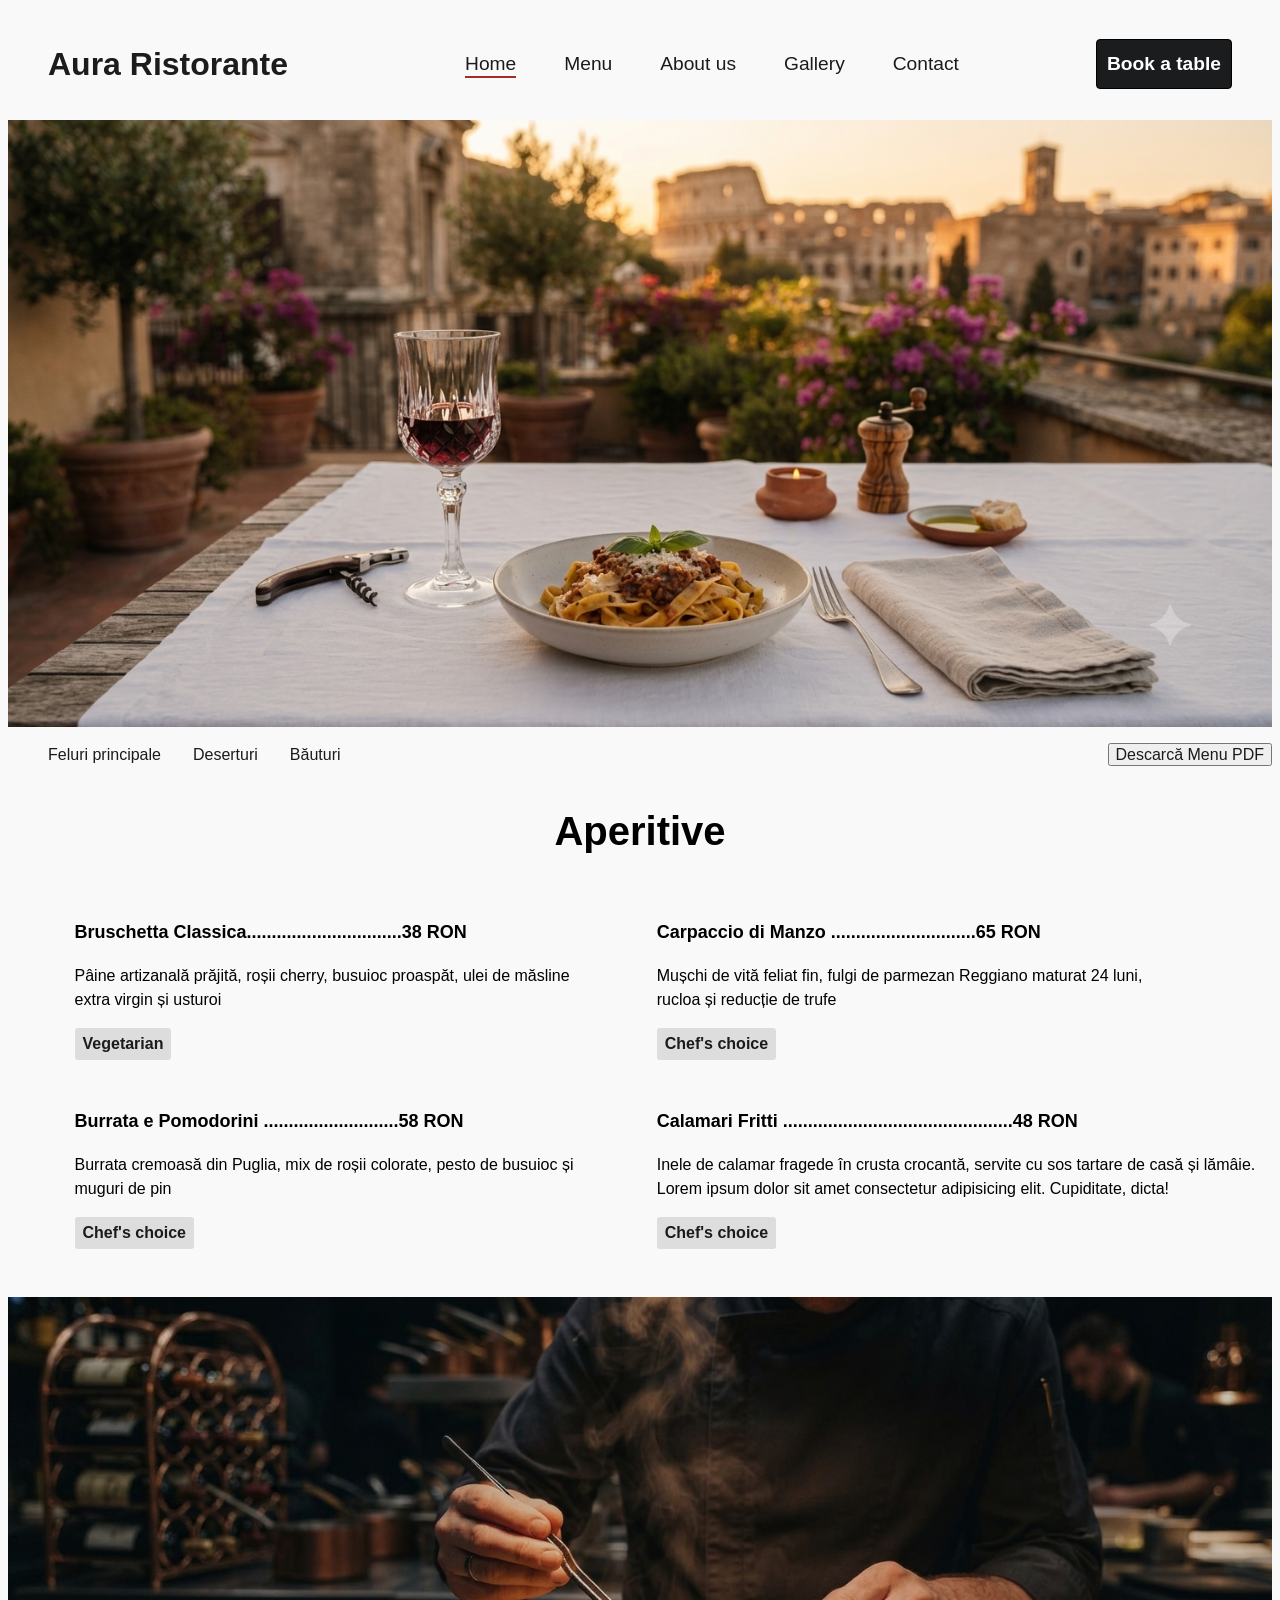
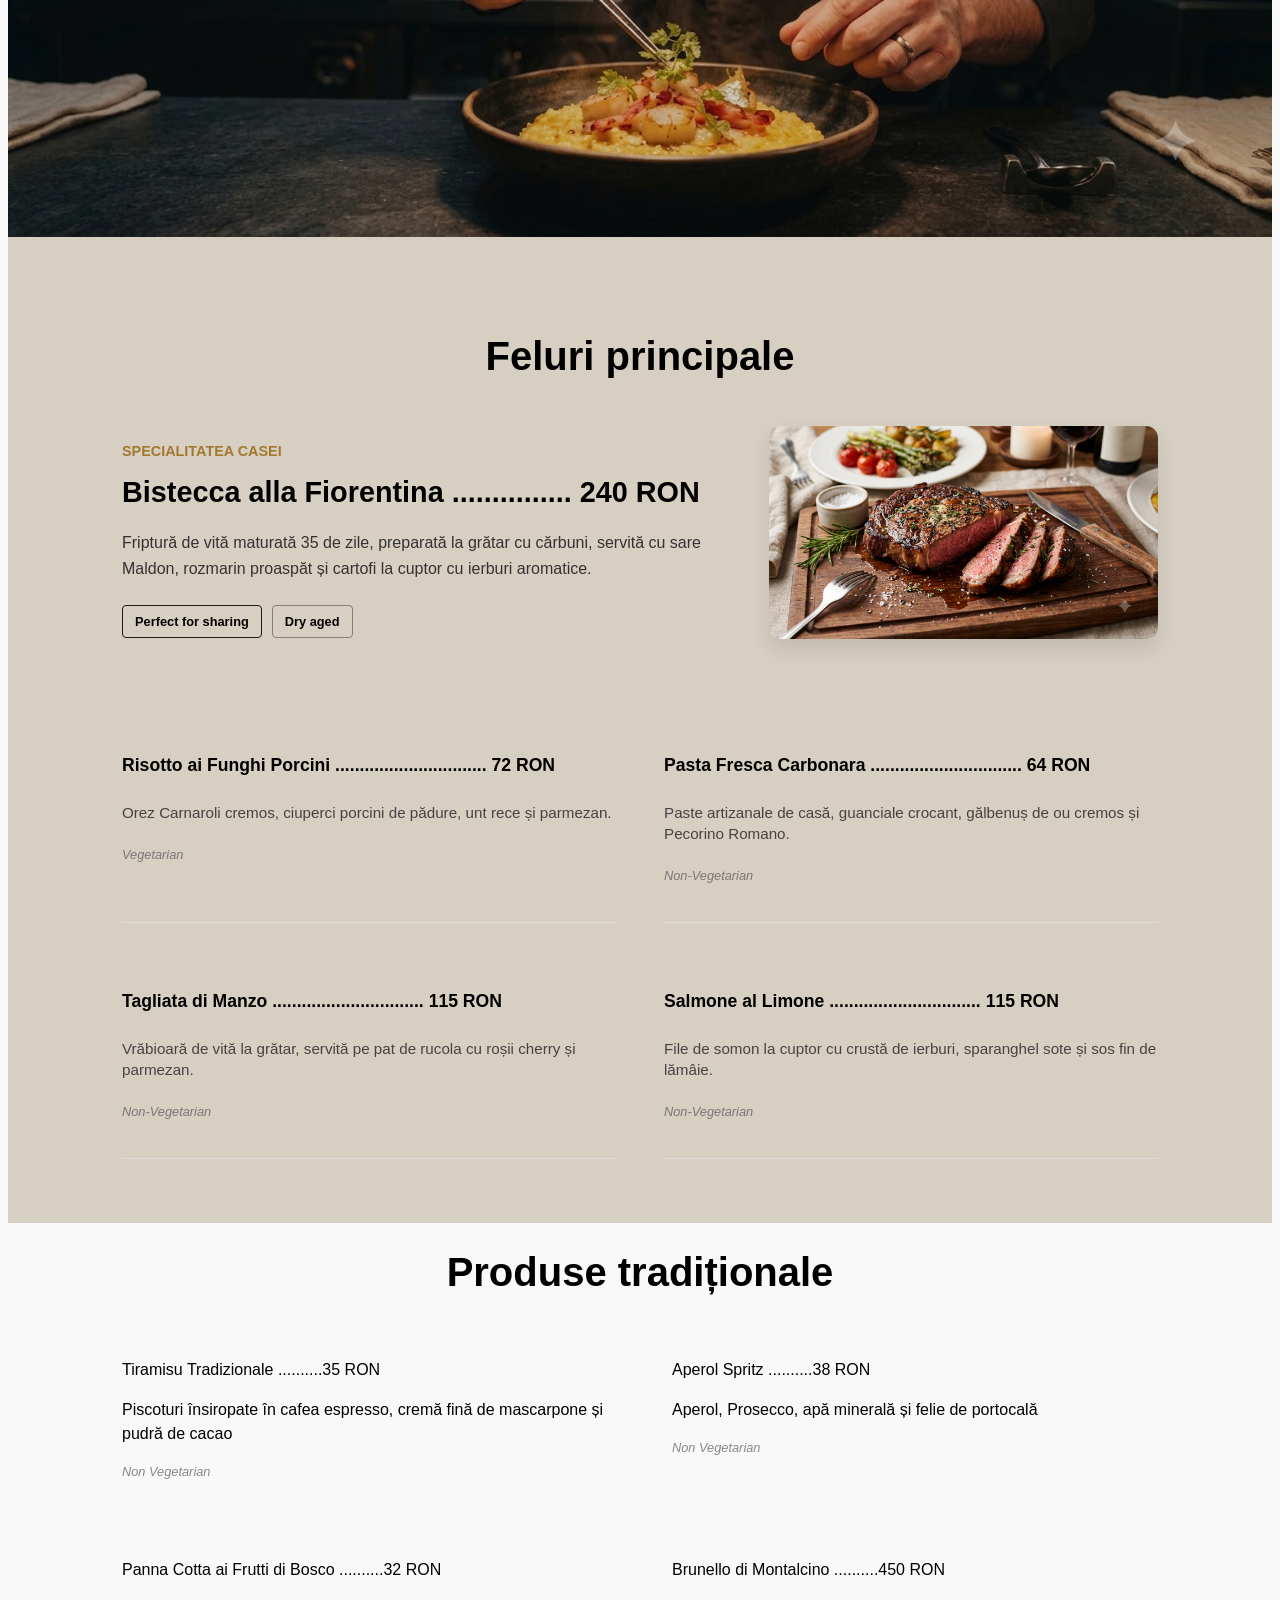
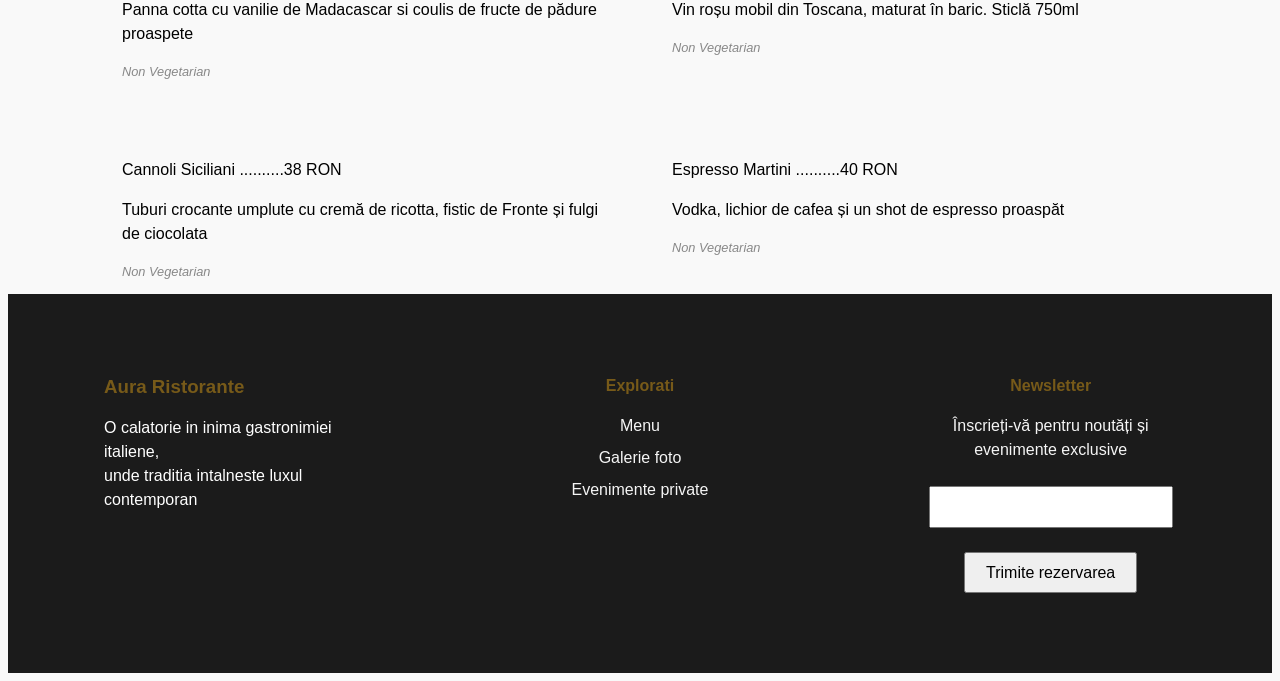
==== proiect-restaurant/menu.html @ 806181e5 "commitul cu numarul 12 - am adaugat media queries pt homepage si menu" ====
<!DOCTYPE html>
<html lang="en">
<head>
    <meta charset="UTF-8">
    <meta name="viewport" content="width=device-width, initial-scale=1.0">
    <title>Menu | Aura Ristorante</title>
    <link rel="stylesheet" href="./main.css">
    <link rel="stylesheet" href="./querries.css">
</head>
<body>
    <div class="main-container">
    <p class="left-menu">
        Aura Ristorante
    </p>
    <div class="center-menu">
        <ul>
            <li>
                <a href="/index.html" class="active">Home</a>
            </li>
            <li>
                <a href="./menu.html">Menu</a>
            </li>
            <li>
                <a href="#bookmark-about-us" >About us</a>
            </li>
            <li>
                <a href="#bookmark-galerie-section">Gallery</a>
            </li>
            <li>
                <a href="#">Contact</a>
            </li>
        </ul>
    </div>
    <a href="#" class="book-btn">Book a table</a>
   </div>

        <!-- --------------------------adauga navbarul --------------------->

    <div class="menu-hero-container">
        <img class="img-hero" src="./resurse/restaurant italia.png" alt="imagine care descrie un restaurant din Italia">
    </div>
    <div class="bookmark-hero-container">
        <ul>
            <li>
                <a href="#">Feluri principale</a>
            </li>
            <li>
                <a href="#">Deserturi</a>
            </li>
            <li>
                <a href="#Băuturi">Băuturi</a>
            </li>
        </ul>
        <button class="menu-pdf"><a href="./Descarcă Menu PDF.pdf">Descarcă Menu PDF</a></button>
    </div>

        <!------------ mancare-section ------------>
        <h1>Aperitive</h1>
        <div class="grid-menu-page">
            <div class="aperitive1">
                <div class="food1">
                <p class="title-aperitive">Bruschetta Classica...............................38 RON</p>
                <p>Pâine artizanală prăjită, roșii cherry, busuioc proaspăt, ulei de măsline <br>
                extra virgin și usturoi</p>
                <p class="aperitive-subtitle">Vegetarian</p>
            </div>

            <div class="food2">
                <p class="title-aperitive">Burrata e Pomodorini ...........................58 RON</p>
                <p>Burrata cremoasă din Puglia, mix de roșii colorate, pesto de busuioc și <br>
                muguri de pin</p>
                <p class="aperitive-subtitle" >Chef's choice</p>
            </div>
            </div>

            <div class="aperitive2">
            <div class="food3">
                <p class="title-aperitive">Carpaccio di Manzo .............................65 RON</p>
                <p>Mușchi de vită feliat fin, fulgi de parmezan Reggiano maturat 24 luni, <br> rucloa și reducție de trufe</p>
                <p  class="aperitive-subtitle">Chef's choice</p>
            </div>
            
            <div class="food4">
                <p class="title-aperitive">Calamari Fritti ..............................................48 RON</p>
                <p>Inele de calamar fragede în crusta crocantă, servite cu sos tartare de casă și lămâie. <br> Lorem ipsum dolor sit amet consectetur adipisicing elit. Cupiditate, dicta!</p>
                <p class="aperitive-subtitle">Chef's choice</p>
            </div>
        </div>
        </div>

        <div class="serveste-masa">
            <img src="./resurse/client serveste mancare.png" alt="client serveste mancare">
        </div>


                <!------------ feluri principale ------------>
<section class="menu-section">
    <h1>Feluri principale</h1>
    
    <!-- Grila care limitează lățimea conținutului și îl centrează -->
    <div class="feluri-principale-grid">
        <!-- Secțiunea Specialitatea Casei -->
        <div class="bistecca-content">
            <p class="bistecca">Specialitatea casei</p>
            <p class="bistecca-title">Bistecca alla Fiorentina ............... 240 RON</p>
            <p class="bistecca-text">Friptură de vită maturată 35 de zile, preparată la grătar cu cărbuni, servită cu sare Maldon, rozmarin proaspăt și cartofi la cuptor cu ierburi aromatice.</p>
            <div class="tags-container">
                <span class="bistecca-tags1">Perfect for sharing</span>
                <span class="bistecca-tags">Dry aged</span>
            </div>
        </div>
        
        <div class="image-bistecca-rig">
            <img src="./resurse/friptura.png" alt="friptură gătită">
        </div>

        <!-- Restul meniului pe două coloane -->
        <div class="restul-randurilor-menu">
            <div class="menu-item">
                <p class="item-title-price">Risotto ai Funghi Porcini ............................... 72 RON</p>
                <p class="item-description">Orez Carnaroli cremos, ciuperci porcini de pădure, unt rece și parmezan.</p>
                <p class="title-veg">Vegetarian</p>
            </div>

            <div class="menu-item">
                <p class="item-title-price">Pasta Fresca Carbonara ............................... 64 RON</p>
                <p class="item-description">Paste artizanale de casă, guanciale crocant, gălbenuș de ou cremos și Pecorino Romano.</p>
                <p class="title-veg">Non-Vegetarian</p>
            </div>

            <div class="menu-item">
                <p class="item-title-price">Tagliata di Manzo ............................... 115 RON</p>
                <p class="item-description">Vrăbioară de vită la grătar, servită pe pat de rucola cu roșii cherry și parmezan.</p>
                <p class="title-veg">Non-Vegetarian</p>
            </div>

            <div class="menu-item">
                <p class="item-title-price">Salmone al Limone ............................... 115 RON</p>
                <p class="item-description">File de somon la cuptor cu crustă de ierburi, sparanghel sote și sos fin de lămâie.</p>
                <p class="title-veg">Non-Vegetarian</p>
            </div>
        </div>
    </div>
</section>
            


                <!------------ deserturi si bauturi section ------------>

                <h1>Produse tradiționale</h1>
        <div class="grid-deserturi-baturi">
            <div class="desert1">
                <p>Tiramisu Tradizionale ..........35 RON</p>
                <p>Piscoturi însiropate în cafea espresso, cremă fină de mascarpone și <br>
                pudră de cacao</p>
                <p class="non-veg">Non Vegetarian</p>
            </div>

            <div class="desert2">
                <p>Aperol Spritz ..........38 RON</p>
                <p>Aperol, Prosecco, apă minerală și felie de portocală</p>
                <p class="non-veg">Non Vegetarian</p>
            </div>

             <div class="desert3">
                <p>Panna Cotta ai Frutti di Bosco ..........32 RON</p>
                <p>Panna cotta cu vanilie de Madacascar si coulis de fructe de pădure <br> proaspete</p>
                <p class="non-veg">Non Vegetarian</p>
            </div>

             <div class="desert4">
                <p>Brunello di Montalcino ..........450 RON</p>
                <p>Vin roșu mobil din Toscana, maturat în baric. Sticlă 750ml</p>
                <p class="non-veg">Non Vegetarian</p>
            </div>

              <div class="desert5">
                <p>Cannoli Siciliani ..........38 RON</p>
                <p>Tuburi crocante umplute cu cremă de ricotta, fistic de Fronte și fulgi <br>
                de ciocolata</p>
                <p class="non-veg">Non Vegetarian</p>
            </div>

            <div class="desert6">
                <p>Espresso Martini ..........40 RON</p>
                <p>Vodka, lichior de cafea și un shot de espresso proaspăt</p>
                <p class="non-veg">Non Vegetarian</p>
            </div>

        </div>

        <!-- --------------------------adauga footer --------------------->

        
    <div class="grid-footer">
        <div class="aura-ristorante">
            <h3>Aura Ristorante</h3>
            <p class="aura-ristorante-content">O calatorie in inima gastronimiei italiene,<br> unde traditia intalneste luxul <br> contemporan</p>
        </div>
    
    <div class="center-footer-menu">
        <p class="footer-menu">Explorati</p>
        <ul>
            <li>
                <a href="#">
                    Menu
                </a>
            </li>
            <li>
                <a href="#">Galerie foto</a>
            </li>
            <li>
                <a href="#">Evenimente private</a>
            </li>
        </ul>
    </div>

    <div class="right-newsletter">
         <p class="footer-menu">Newsletter</p>
         <p class="content-newsletter">
            Înscrieți-vă pentru noutăți 
            și evenimente exclusive
        <input type="text">
        <button class="newsletter">Trimite rezervarea</button>
         </p>
    </div>


    </div>
</body>
</html>
---- proiect-restaurant/main.css ----
/* RESETS */

*,
*::before,
*::after {
  box-sizing: border-box;
}

html {
  -moz-text-size-adjust: none;
  -webkit-text-size-adjust: none;
  text-size-adjust: none;
}



ul[role='list'],
ol[role='list'] {
  list-style: none;
}

body {
  min-height: 100dvh;
  line-height: 1.5;
  background-color: #F9F9F9;
  font-family: 'Inter', sans-serif;
}

h1, h2, h3, h4,
button, input, label {
  line-height: 1.1;
}

h1, h2,
h3, h4 {
  text-wrap: balance;
}

/* a:not([class]) {
  text-decoration-skip-ink: auto;
  color: currentColor;
} */

img,
picture {
  max-width: 100%;
  display: block;
}

input, button,
textarea, select {
  font-family: inherit;
  font-size: inherit;
}

textarea:not([rows]) {
  min-height: 10em;
}

:target {
  scroll-margin-block: 5ex;
}

ul {
  list-style-type: none;
}

a {
  text-decoration: none;
}


/* top navbar menu */
.main-container {
    display: flex;
    justify-content: space-between;
    align-items: center;
    padding-left:40px;
    padding-right: 40px ;
}

.center-menu {
    display: flex;
    justify-content: space-between;
    align-items: center;
    
}

.center-menu ul {
    display: flex;
    justify-content: center;
    align-items: center;
    gap: 3rem;
    font-size: 1.2rem;
}

.center-menu ul li a {
    position: relative;
    padding-bottom: 4px; 
}

.center-menu ul li a.active::after {
    content: "";
    position: absolute;
    width: 100%;
    left: 0;
    bottom: 0;
    height: 2px;
    background-color: brown;
}

ul li a:active {
    color: rebeccapurple;
}

.left-menu {
    font-size: 2rem;
    font-weight: 700;
    color: #1b1c1d;;
}

.book-btn {
    color:#1b1c1d;
    font-weight: 700;
    font-size: 1.2rem;
    border: 1px solid black;
    background-color: #1b1c1d;
    color:white;
    padding: 10px;
    border-radius: 4px;
}

/* hero section */

.hero-section-container {
    position: relative;
    width: 100%;
}

.hero-section-container img {
    width: 100%;
    aspect-ratio: 16 / 9;
    object-fit: cover;
}

.hero-text-block {
    position: absolute;
    left: 60px;
    bottom: 60px;
    display: flex;
    flex-direction: column;
    align-items: flex-start;
    
}
.hero-text-block p {
    margin: 0;
    top:0
  }
.restaurant-name {
    color: white;
    font-size: 3rem;
    font-weight: bolder;
    backdrop-filter: blur(5px);
    padding: 5px;
    border-radius: 5px;
}

.text-umplutura {
    color: white;
    font-weight: bolder;
    backdrop-filter: blur(5px);
    padding: 5px;
    border-radius: 5px;
}

.book-btn-hero {
    background-color: white;
    color: #1b1c1d;
    padding: 10px;
    font-weight: bold;
    border-radius: 5px;
}


.about-us-section {
  display: grid;
  grid-template-columns: 1fr 1fr; 
  align-items: stretch; 
  max-width: 1400px;
  margin: 0 auto;
  padding: 6rem 40px;
  gap: 4rem;

}

.left-content {
  display: flex;
  flex-direction: column;
  justify-content: center;
  align-items: flex-start; 
  text-align: left;
}

.right-photo {
  width: 100%;
  height: 100%;
}

.right-photo img {
  width: 100%;
  height: 100%;
  object-fit: cover;
  border-radius: 8px; 
}

.subtitle {
  color: #775A19;
  font-size: 0.75rem;
}

.title {
  font-size: 2.5rem;
  font-weight: bold;
  margin-bottom: 0;
  margin-top: 0; 
}

.text {
  color: #444748;
  font-size: 1.5rem;
  line-height: 1.75rem;
}

.tradition, .quality, .elegance {
  display: inline;
  margin-right: 10px;
  font-weight: bold;
  font-size: 1.2rem;
}


.main-container-galerie {
    display: grid;
    grid-template-columns: 600px 600px;
    justify-content: center;
    gap:1.2rem;
}

.right-image {
    display: grid;
    grid-template-rows: 300px 545px ;
}

.imagini-jos {
    display: grid;
    grid-template-columns: 300px 300px;
    gap: 1.2rem;
    margin-top: 1.2rem;
}

img {
    display: block;
    width: 100%;
    height: 100%;
    object-fit: cover;
}

.text-galerie {
  display: flex;
  flex-direction: column;
  justify-content: center;
  align-items: center;
}
.subtitle-galerie {
  /* display: block; */
  color: #775A19;
  font-size: 0.75rem;
  text-align: center;
}

.title-galerie {
  /* display: block; */
  color: #1b1b1b;
  font-size: 2.75rem;
  text-align: center;
}
.title-galerie, .text-galerie {
  margin: 0;
}

.galerie-section-container {
  width: 100%;
  height: 100%;
  padding: 40px 120px;
  background-color: #F5F3F3;
  margin: 0 auto; 
}

/* testimoniale section */
.testimonials {
    width: 100%;        
    background-color: white;
    margin-top: 3rem;
    height: 350px;
    
}

.quote-number {
    font-weight: bold;
    font-size: 34px;
    color: #a3782f;
    margin-bottom: 30px;
    text-align: center;
    padding: 20px;
}

.quote-text {
    font-style: italic;
    font-size: 26px;
    line-height: 1.5;
    color: #1c1c1c;
    max-width: 700px;
    margin: 0 auto 30px;
}

.quote-author {
    font-family: Arial, sans-serif;
    font-size: 12px;
    letter-spacing: 1px;
    text-transform: uppercase;
    color: #444;
    text-align: center;
}

.quote-author .name {
    color: #2f5d9e;
}

.quote-author .role {
    color: #a3782f;
}

.nav-buttons {
    margin-top: 45px;
    display: flex;
    justify-content: center;
    gap: 15px;
}

.nav-buttons button {
    width: 40px;
    height: 40px;
    border-radius: 50%;
    border: 1px solid #c9beac;
    background: transparent;
    color: #a3782f;
    font-size: 16px;
    cursor: pointer;
    display: flex;
    align-items: center;
    justify-content: center;
    transition: 0.2s;
}

.nav-buttons button:hover {
    background: #a3782f;
    color: #fff;
}


/****** adresa section *****/

.container-grid-adresa {
  display: grid;
  grid-template-columns: 1fr 1fr;
  /* border: 1px solid black; */
  margin: 0 auto;
  padding-top: 3rem;
  padding-bottom: 3rem;
}

.left-adresa {
  display: grid;
  justify-items: center;
  /* align-items:flex-start; */
}
.adresa {
  font-size: 2rem;
  font-weight: bold;
}

.imagine-dreapta-adresa img {
  width: 40rem;
  height: 25rem;
  object-fit: cover;
  display: block;
}


/***** footer section 
*****/

.grid-footer{
  display: grid;
  grid-template-columns: repeat(3, 1fr);
  gap: 10rem;
  padding: 4rem 6rem;
  background-color: #1b1b1b;
}


.center-footer-menu {
    display: flex;
    flex-direction: column;
    align-items: center; 
    text-align: center; 
}

.center-footer-menu ul {
    display: flex;
    flex-direction: column;
    align-items: center; 
    padding: 0;         
    margin: 0;
    gap: 0.5rem;        
}
.center-footer-menu a {
  color: whitesmoke
}

.content-newsletter {
  color: whitesmoke;
}

.footer-menu {
  color: #775A19;
  font-weight: bold;
}

.content-newsletter, .footer-menu {
   display: flex;
    flex-direction: column;
    align-items: center; 
    text-align: center;
    gap: 1.5rem;         
}
 input {
padding: 10px 20px;
}

.newsletter {
  padding: 10px 20px;;
}

.aura-ristorante-content {
  color: white;
}

h3 {
 color:#775A19;
}


/******************** menu page CSS ********************/


.menu-hero-container {
    width: 100%;
}

.img-hero{
    width: 100%;
  height: auto;
  display: block;
  object-fit: cover; 
}

.bookmark-hero-container {
    display: flex;
    justify-content: flex-start;
    align-items: center;
}

a {
    text-decoration: none;
    color: #1b1b1b;
}

ul {
    list-style-type: none;
    display: flex;
    justify-content: flex-start;
    align-items: center;
    gap: 2rem;
}

.menu-pdf  {
      margin-left: auto;
}

.grid-menu-page {
    display: grid;
    grid-template-columns: 1fr 1fr;
    align-items: center;
    justify-items: center;
    /* gap: 3rem; */
}

.grid-menu-page > p {
    grid-column: 1 / -1;
}

.aperitive-section {
    font-size: 2rem;
    font-weight: 800;
}

.title-aperitive {
    font-size: 18px;
    font-weight: 900;
}

.aperitive-subtitle {
    /* border: 1px solid red; */
    width: fit-content;
    padding: 4px 8px;
    border-radius: 3px;
    color:#1b1b1b;
    background-color: rgba(128, 128, 128, 0.24);
    font-weight: 700;
}

.food1, .food2, .food3, .food4 {
   margin-bottom: 3rem;
}


/* feluri principale */


.menu-section {
  background-color: #c9beacb4;
  width: 100%;
  padding: 4rem 0;
}

h1 {
  text-align: center;
  margin-bottom: 3rem;
  font-size: 2.5rem;
}


.feluri-principale-grid {
  display: grid;
  grid-template-columns: 1.2fr 0.8fr; 
  gap: 4rem;
  max-width: 1100px; 
  margin: 0 auto; 
  padding: 0 2rem;
  align-items: center;
}

.bistecca-content .bistecca {
  color: #a3782f;
  font-weight: bold;
  text-transform: uppercase;
  font-size: 0.9rem;
  margin-bottom: 0.5rem;
}

.bistecca-title {
  font-size: 1.8rem;
  font-weight: 800;
  margin: 0.5rem 0;
}

.bistecca-text {
  line-height: 1.6;
  color: #333;
  margin-bottom: 1.5rem;
}

.tags-container {
  display: flex;
  gap: 10px;
}

.bistecca-tags, .bistecca-tags1 {
  padding: 6px 12px;
  border-radius: 4px;
  font-size: 0.8rem;
  font-weight: bold;
}

.bistecca-tags { border: 1px solid #1b1b1b71; }
.bistecca-tags1 { border: 1px solid #1b1b1b; }

.image-bistecca-rig img {
  width: 100%;
  height: auto;
  border-radius: 12px;
  box-shadow: 0 10px 20px rgba(0,0,0,0.1);
}

/* Grila de jos pentru restul produselor */
.restul-randurilor-menu {
  grid-column: 1 / -1;
  display: grid;
  grid-template-columns: 1fr 1fr;
  gap: 3rem;
  margin-top: 2rem;
}

.menu-item {
  display: flex;
  flex-direction: column;
}

.item-title-price {
  font-weight: bold;
  font-size: 1.1rem;
  margin-bottom: 0.5rem;
}

.item-description {
  font-size: 0.95rem;
  color: #444;
  line-height: 1.4;
}

.title-veg {
  font-style: italic;
  font-size: 0.8rem;
  color: #777;
  margin-top: 0.4rem;
}

/* produse traditionale */

.traditional-section {
    padding: 4rem 0;
    width: 100%;
}

.traditional-section h1 {
    text-align: center;
    margin-bottom: 3rem;
    font-size: 2.2rem;
    color: #1b1b1b;
}

.grid-deserturi-baturi {
    display: grid;
    grid-template-columns: 1fr 1fr; /* Două coloane egale */
    gap: 3rem 4rem; /* Spațiu între rânduri și coloane */
    max-width: 1100px;
    margin: 0 auto;
    padding: 0 2rem;
}

.menu-item {
    display: flex;
    flex-direction: column;
    border-bottom: 1px solid #ddd; /* Linie subtilă de separare */
    padding-bottom: 1.5rem;
}

.item-header {
    display: flex;
    justify-content: space-between;
    font-weight: bold;
    font-size: 1.2rem;
    margin: 0 0 0.5rem 0;
}

.price {
    color: #a3782f;
}

.item-desc {
    font-size: 0.95rem;
    color: #555;
    line-height: 1.5;
    margin: 0 0 0.5rem 0;
}

.non-veg {
    font-style: italic;
    font-size: 0.8rem;
    color: #888;
}
---- proiect-restaurant/querries.css ----
/* RESETS */

*,
*::before,
*::after {
  box-sizing: border-box;
}

html {
  -moz-text-size-adjust: none;
  -webkit-text-size-adjust: none;
  text-size-adjust: none;
}



ul[role='list'],
ol[role='list'] {
  list-style: none;
}

body {
  min-height: 100dvh;
  line-height: 1.5;
  background-color: #F9F9F9;
  font-family: 'Inter', sans-serif;
}

h1, h2, h3, h4,
button, input, label {
  line-height: 1.1;
}

h1, h2,
h3, h4 {
  text-wrap: balance;
}

/* a:not([class]) {
  text-decoration-skip-ink: auto;
  color: currentColor;
} */

img,
picture {
  max-width: 100%;
  display: block;
}

input, button,
textarea, select {
  font-family: inherit;
  font-size: inherit;
}

textarea:not([rows]) {
  min-height: 10em;
}

:target {
  scroll-margin-block: 5ex;
}

ul {
  list-style-type: none;
}

a {
  text-decoration: none;
}

/********* responsive design ********/

@media (max-width: 1269px) {
.center-menu ul {
    display: flex;
    justify-content: center;
    align-items: center;
    gap: 1rem;
    font-size: 1rem;
}

.main-container {
    padding-left:30px;
    padding-right: 30px ;
}
.left-menu {
    font-size: 1.3rem;
    font-weight: 500;
}

.book-btn {
    font-weight: 700;
    font-size: 1rem;
    border: 1px solid black;
    background-color: #1b1c1d;
    color:white;
    padding: 7px;
}
.hero-section-container img {
    width: 100%;
    aspect-ratio: 16 / 9;
    object-fit: cover;
}
.hero-text-block {
      bottom: 40px;
      left: 30px;
    }
    .restaurant-name {
      font-size: 1.5rem;
    }

   .galerie-section-container {
        padding: 40px 24px;
    }

    .main-container-galerie {
        grid-template-columns: 1fr 1fr;
        max-width: 600px;
        margin: 0 auto;
        gap:1rem;
    }

    .right-image {
        grid-template-rows: 250px 400px;
    }

    .imagini-jos {
        grid-template-columns: 1fr 1fr;
        gap: 1rem;
        margin-top: 1rem;
    }

    .title-galerie {
        font-size: 2rem;
    }

    
}

/* MEDIA QUERIES - */


@media (max-width: 1024px) {
    .center-menu ul {
        gap: 1.5rem;
        font-size: 1rem;
    }

    .main-container-galerie {
        grid-template-columns: 1fr 1fr;
        padding: 0 20px;
    }

    .right-image {
        grid-template-rows: auto auto;
    }

    .imagini-jos {
        grid-template-columns: 1fr 1fr;
    }

    .galerie-section-container {
        padding: 40px 40px;
    }
}
@media (max-width: 768px) {
  
    .main-container {
        flex-direction: column;
        padding: 1.5rem;
        gap: 1.5rem;
        text-align: center;
    }

    .center-menu ul {
        flex-direction: row; 
        flex-wrap: wrap;
        justify-content: center;
        gap: 1.2rem;
        padding: 0;
    }

    .center-menu ul li a {
        font-size: 1.1rem;
    }


    .hero-text-block {
        left: 5%;
        bottom: 10%;
        width: 90%;
        align-items: center;
        text-align: center;
    }

    .restaurant-name {
        font-size: 2.2rem;
        line-height: 1.2;
    }

    .text-umplutura {
        font-size: 1rem;
        margin-bottom: 1rem;
    }

    
    .about-us-section {
        grid-template-columns: 1fr;
        padding: 4rem 1.5rem;
        gap: 3rem;
    }

    .left-content {
        align-items: center;
        text-align: center;
    }

    .right-photo {
        order: -1; 
        height: auto;
        max-height: 400px;
    }

    .title {
        font-size: 2.2rem;
    }

    .text {
        font-size: 1.2rem;
        line-height: 1.6;
    }

   
    .galerie-section-container {
        padding: 3rem 1.5rem;
    }

    .main-container-galerie {
        grid-template-columns: 1fr;
        gap: 1.5rem;
    }

    .right-image {
        grid-template-rows: auto;
        gap: 1.5rem;
    }

    .imagini-jos {
        grid-template-columns: 1fr 1fr;
        gap: 1rem;
        margin-top: 0;
    }

    
    .container-grid-adresa {
        grid-template-columns: 1fr;
        padding: 0;
        gap: 0;
    }

    .left-adresa {
        padding: 3rem 1.5rem;
        text-align: center;
    }

    .imagine-dreapta-adresa {
        height: 300px;
    }

  
    .grid-footer {
        grid-template-columns: 1fr;
        gap: 3rem;
        padding: 3rem 1.5rem;
        text-align: center;
    }

    .center-footer-menu ul {
        padding: 0;
    }
}


@media (max-width: 480px) {
    .left-menu {
        font-size: 1.8rem;
    }

    .center-menu ul {
        gap: 0.8rem;
    }

    .center-menu ul li a {
        font-size: 0.95rem;
    }

    .book-btn {
        width: 100%;
        text-align: center;
    }

    .restaurant-name {
        font-size: 1.8rem;
    }

    .title {
        font-size: 1.8rem;
    }

    .text {
        font-size: 1.1rem;
    }

    .imagini-jos {
        grid-template-columns: 1fr; 

    .quote-text {
        font-size: 1.1rem;
        line-height: 1.5;
    }

    .quote-number {
        font-size: 2rem;
    }

    .right-newsletter input {
        width: 100%;
        margin-bottom: 1rem;
    }
    
    .newsletter {
        width: 100%;
    }
}
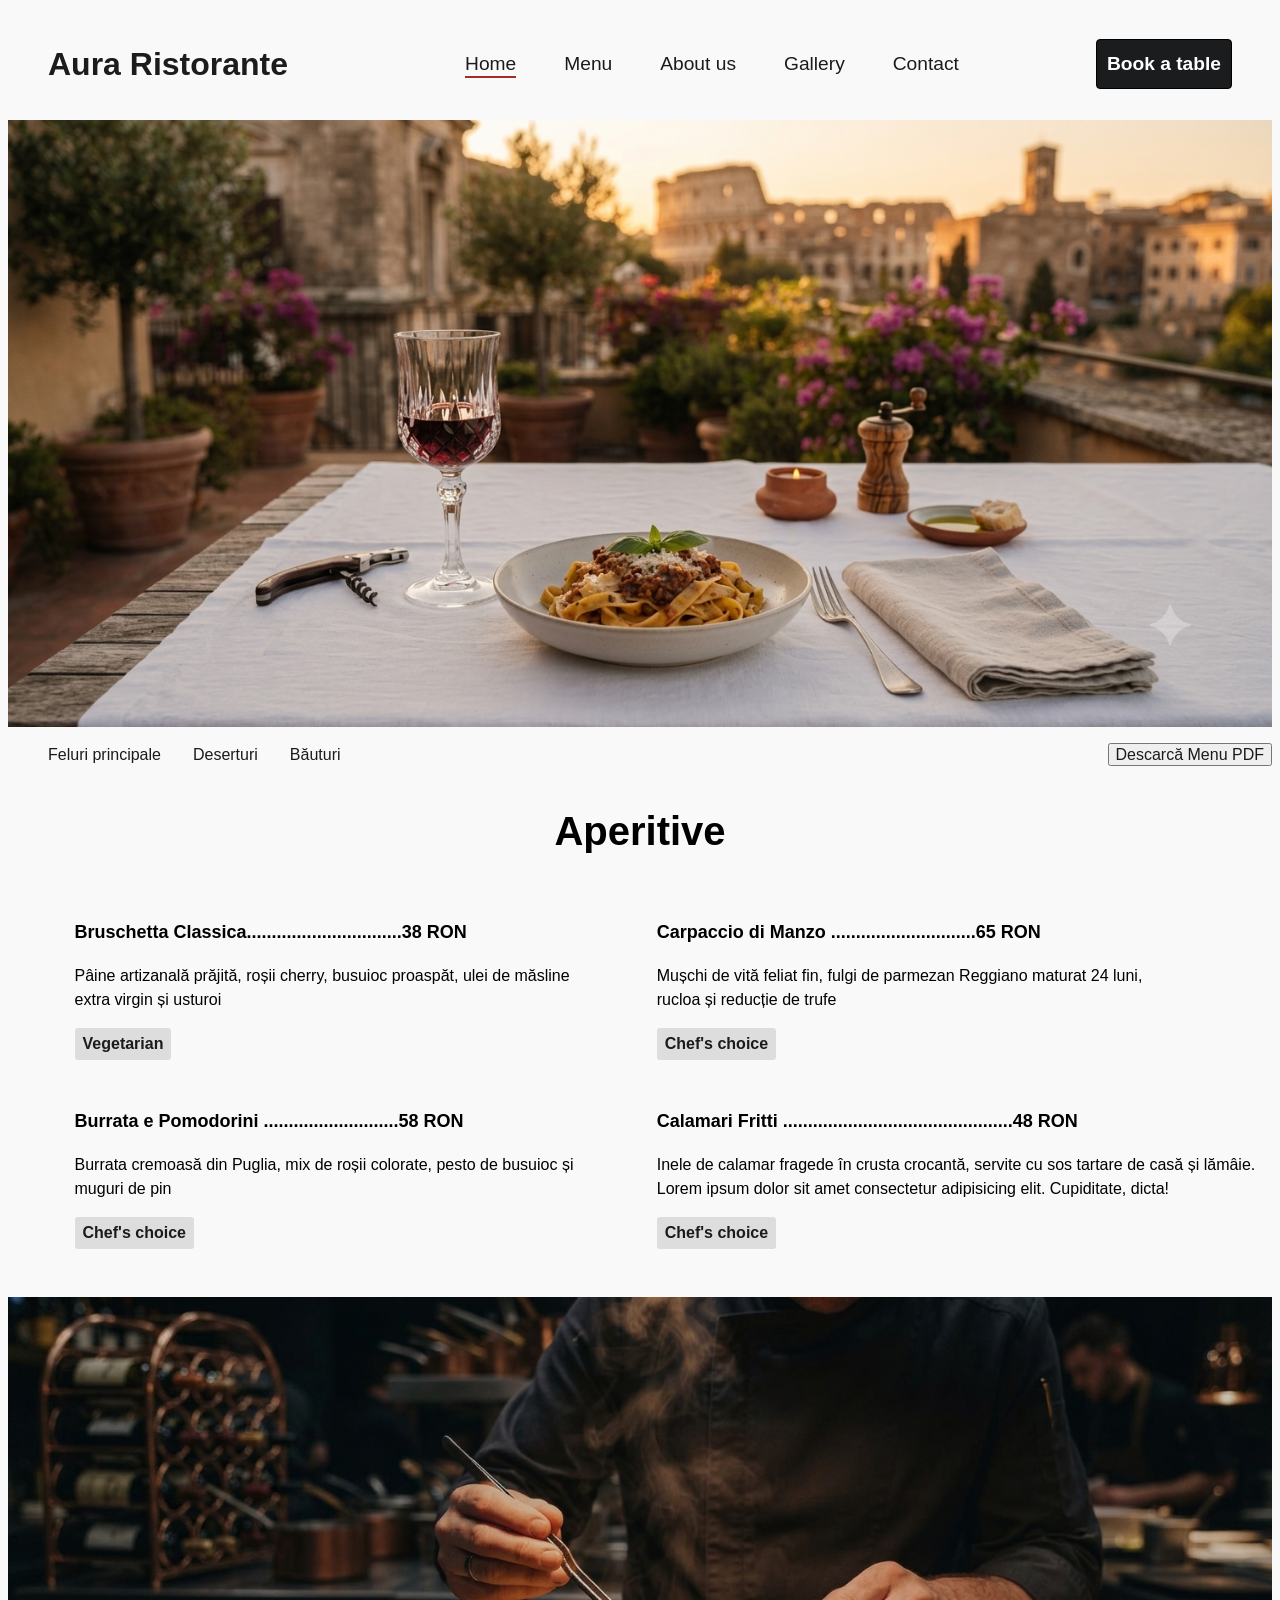
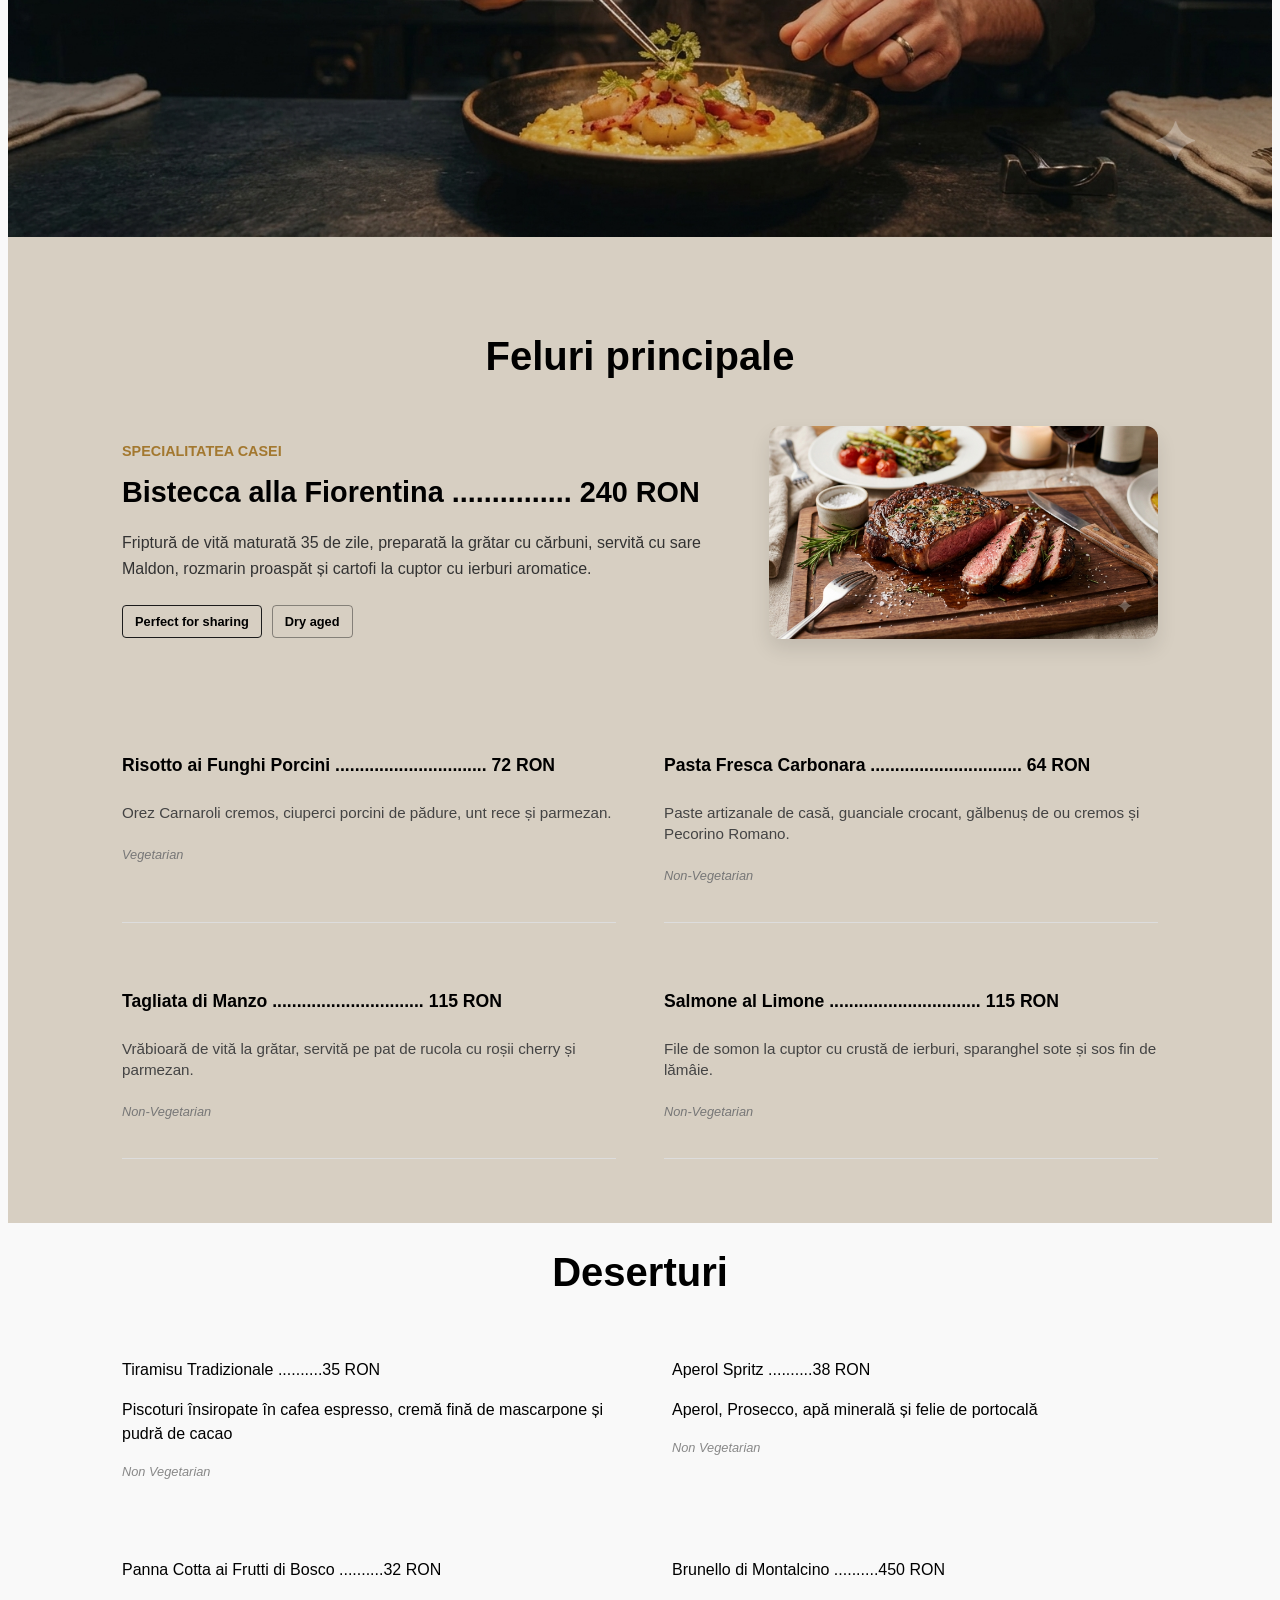
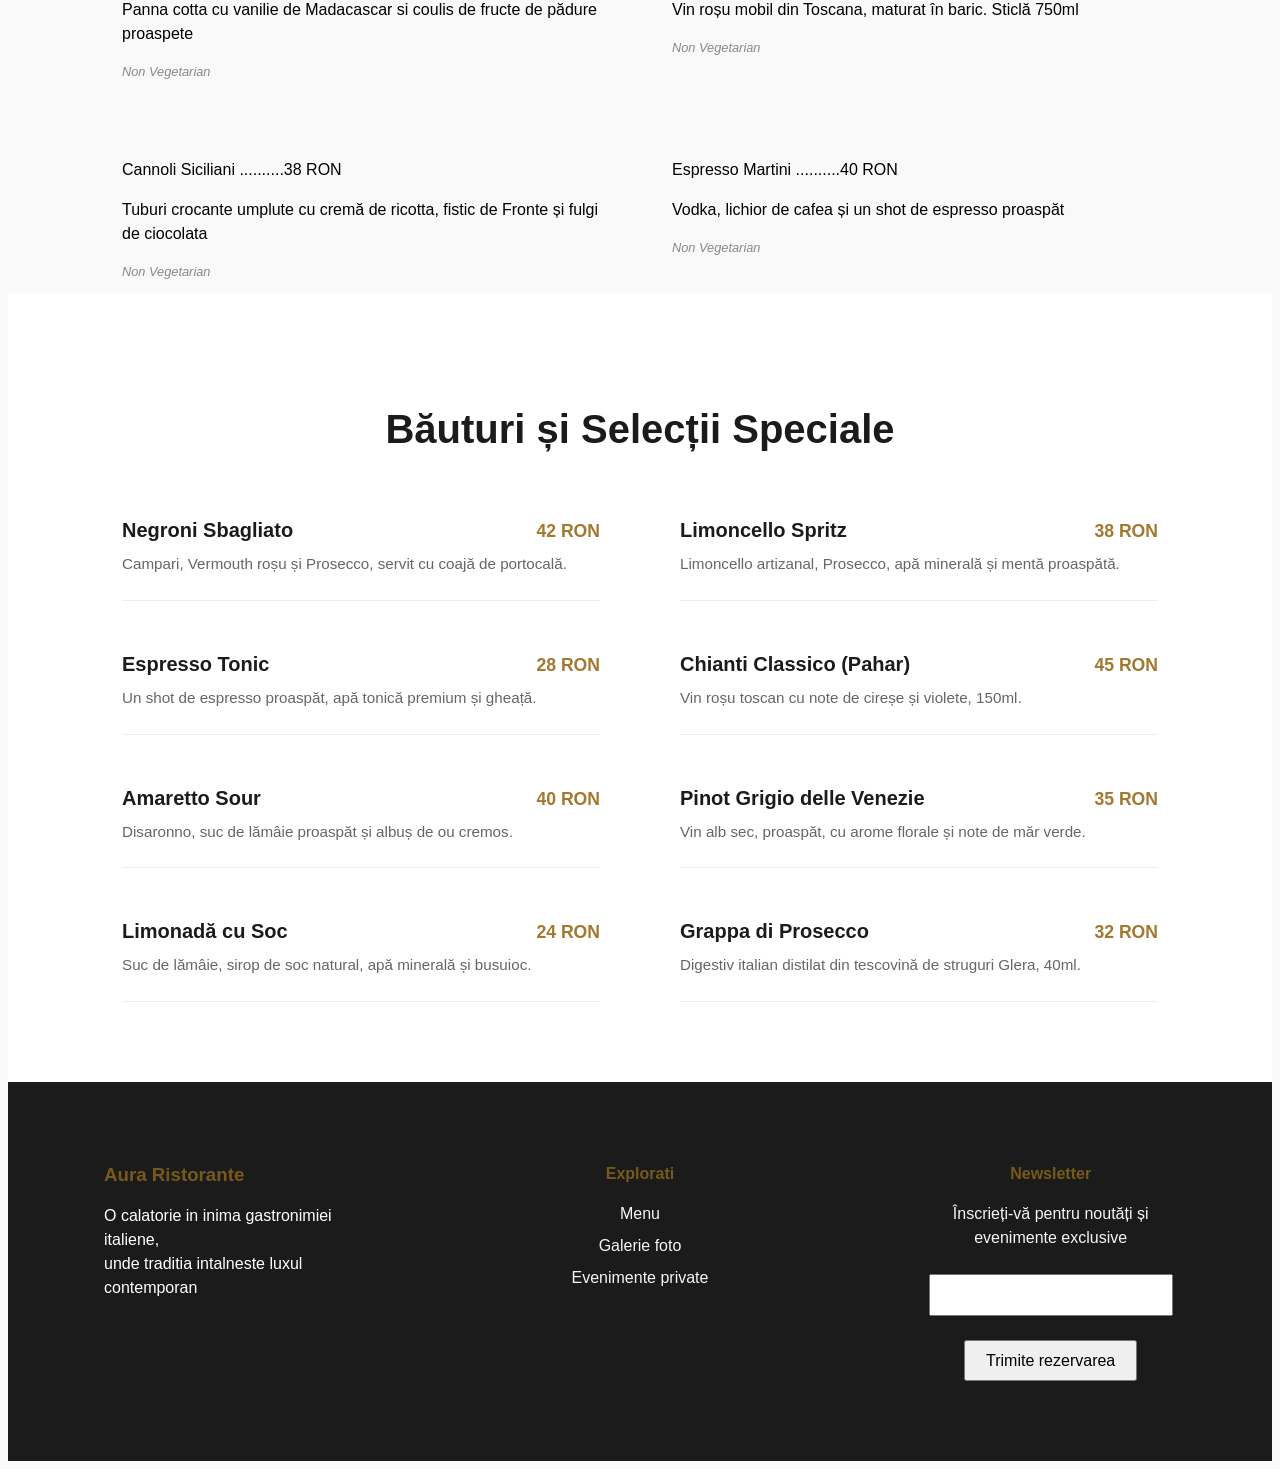
==== commit 9f38688e: "commit numarul 12 - adaugare sectiune bauturi plus queries plus css" ====
--- a/proiect-restaurant/menu.html
+++ b/proiect-restaurant/menu.html
@@ -42,10 +42,10 @@
     <div class="bookmark-hero-container">
         <ul>
             <li>
-                <a href="#">Feluri principale</a>
-            </li>
-            <li>
-                <a href="#">Deserturi</a>
+                <a href="#feluri-principale">Feluri principale</a>
+            </li>
+            <li>
+                <a href="#deserturi">Deserturi</a>
             </li>
             <li>
                 <a href="#Băuturi">Băuturi</a>
@@ -95,7 +95,7 @@
 
                 <!------------ feluri principale ------------>
 <section class="menu-section">
-    <h1>Feluri principale</h1>
+    <h1 id="feluri-principale">Feluri principale</h1>
     
     <!-- Grila care limitează lățimea conținutului și îl centrează -->
     <div class="feluri-principale-grid">
@@ -147,7 +147,7 @@
 
                 <!------------ deserturi si bauturi section ------------>
 
-                <h1>Produse tradiționale</h1>
+                <h1 id="deserturi">Deserturi</h1>
         <div class="grid-deserturi-baturi">
             <div class="desert1">
                 <p>Tiramisu Tradizionale ..........35 RON</p>
@@ -188,6 +188,85 @@
             </div>
 
         </div>
+
+        <!-- --------------------------bauturi --------------------->
+         <section class="drinks-section">
+    <h1 class="section-title">Băuturi și Selecții Speciale</h1>
+    
+    <div class="drinks-grid">
+        <!-- Produs 1 -->
+        <div class="drink-item">
+            <div class="drink-header">
+                <span class="drink-name">Negroni Sbagliato</span>
+                <span class="drink-price">42 RON</span>
+            </div>
+            <p class="drink-desc">Campari, Vermouth roșu și Prosecco, servit cu coajă de portocală.</p>
+        </div>
+
+        <!-- Produs 2 -->
+        <div class="drink-item">
+            <div class="drink-header">
+                <span class="drink-name">Limoncello Spritz</span>
+                <span class="drink-price">38 RON</span>
+            </div>
+            <p class="drink-desc">Limoncello artizanal, Prosecco, apă minerală și mentă proaspătă.</p>
+        </div>
+
+        <!-- Produs 3 -->
+        <div class="drink-item">
+            <div class="drink-header">
+                <span class="drink-name">Espresso Tonic</span>
+                <span class="drink-price">28 RON</span>
+            </div>
+            <p class="drink-desc">Un shot de espresso proaspăt, apă tonică premium și gheață.</p>
+        </div>
+
+        <!-- Produs 4 -->
+        <div class="drink-item">
+            <div class="drink-header">
+                <span class="drink-name">Chianti Classico (Pahar)</span>
+                <span class="drink-price">45 RON</span>
+            </div>
+            <p class="drink-desc">Vin roșu toscan cu note de cireșe și violete, 150ml.</p>
+        </div>
+
+        <!-- Produs 5 -->
+        <div class="drink-item">
+            <div class="drink-header">
+                <span class="drink-name">Amaretto Sour</span>
+                <span class="drink-price">40 RON</span>
+            </div>
+            <p class="drink-desc">Disaronno, suc de lămâie proaspăt și albuș de ou cremos.</p>
+        </div>
+
+        <!-- Produs 6 -->
+        <div class="drink-item">
+            <div class="drink-header">
+                <span class="drink-name">Pinot Grigio delle Venezie</span>
+                <span class="drink-price">35 RON</span>
+            </div>
+            <p class="drink-desc">Vin alb sec, proaspăt, cu arome florale și note de măr verde.</p>
+        </div>
+
+        <!-- Produs 7 -->
+        <div class="drink-item">
+            <div class="drink-header">
+                <span class="drink-name">Limonadă cu Soc</span>
+                <span class="drink-price">24 RON</span>
+            </div>
+            <p class="drink-desc">Suc de lămâie, sirop de soc natural, apă minerală și busuioc.</p>
+        </div>
+
+        <!-- Produs 8 -->
+        <div class="drink-item">
+            <div class="drink-header">
+                <span class="drink-name">Grappa di Prosecco</span>
+                <span class="drink-price">32 RON</span>
+            </div>
+            <p class="drink-desc">Digestiv italian distilat din tescovină de struguri Glera, 40ml.</p>
+        </div>
+    </div>
+</section>
 
         <!-- --------------------------adauga footer --------------------->
 
--- a/proiect-restaurant/main.css
+++ b/proiect-restaurant/main.css
@@ -691,4 +691,59 @@
     color: #888;
 }
 
-
+/*88888888888888888888 bauturi section 88888888888888888888*/
+
+
+.drinks-section {
+    padding: 5rem 0;
+    background-color: #fff; 
+    width: 100%;
+}
+
+.section-title {
+    text-align: center;
+    font-size: 2.5rem;
+    margin-bottom: 4rem;
+    color: #1b1b1b;
+}
+
+.drinks-grid {
+    display: grid;
+    grid-template-columns: 1fr 1fr;
+    gap: 3rem 5rem;
+    max-width: 1100px;
+    margin: 0 auto;
+    padding: 0 2rem;
+}
+
+.drink-item {
+    display: flex;
+    flex-direction: column;
+    border-bottom: 1px solid #eee;
+    padding-bottom: 1.5rem;
+}
+
+.drink-header {
+    display: flex;
+    justify-content: space-between;
+    align-items: baseline;
+    margin-bottom: 0.5rem;
+}
+
+.drink-name {
+    font-size: 1.25rem;
+    font-weight: 700;
+    color: #1b1b1b;
+}
+
+.drink-price {
+    font-size: 1.1rem;
+    font-weight: 600;
+    color: #a3782f; 
+}
+
+.drink-desc {
+    font-size: 0.95rem;
+    color: #666;
+    line-height: 1.5;
+    margin: 0;
--- a/proiect-restaurant/querries.css
+++ b/proiect-restaurant/querries.css
@@ -279,10 +279,21 @@
     .center-footer-menu ul {
         padding: 0;
     }
-}
-
-
-@media (max-width: 480px) {
+
+    .drinks-grid {
+        grid-template-columns: 1fr;
+        gap: 2rem;
+    }
+    
+    .section-title {
+        font-size: 2rem;
+        margin-bottom: 2.5rem;
+    }
+}
+
+
+
+@media (max-width: 480px) { 
     .left-menu {
         font-size: 1.8rem;
     }
@@ -332,4 +343,5 @@
     .newsletter {
         width: 100%;
     }
-}+    }
+    }
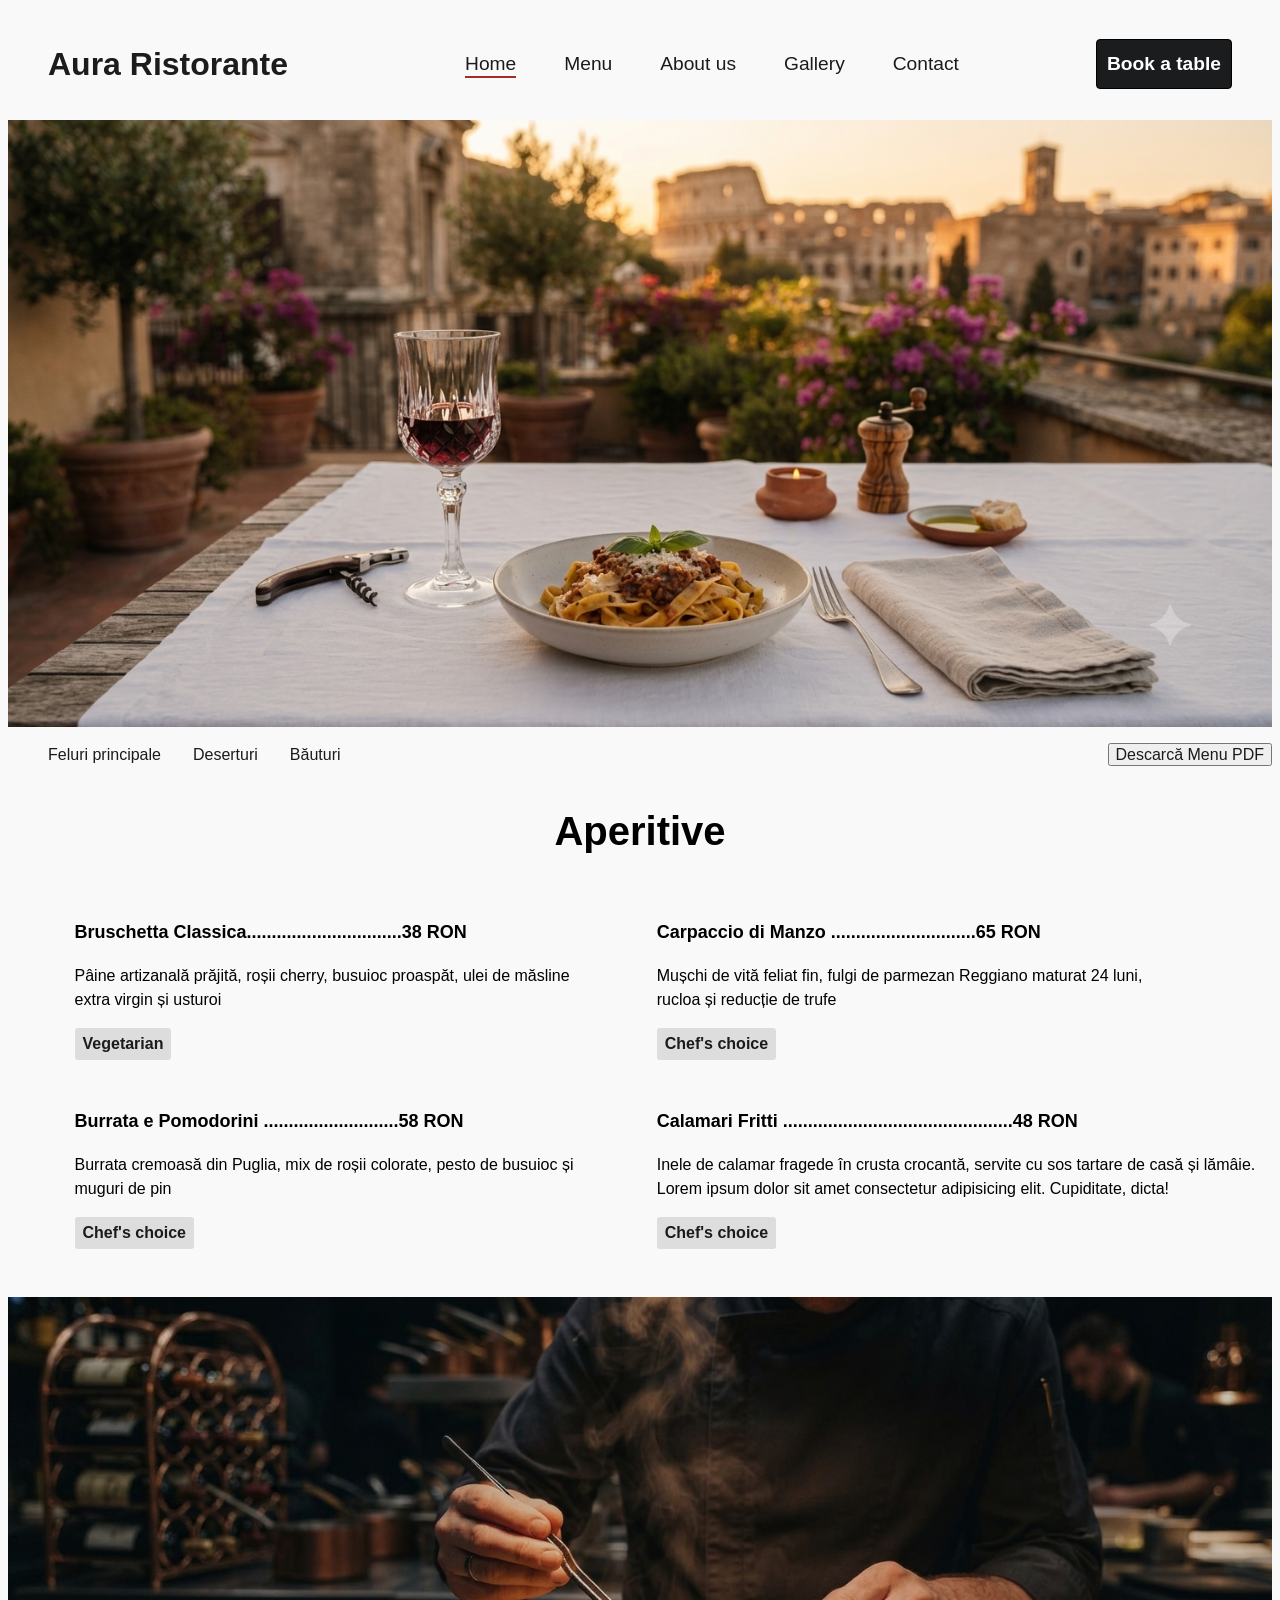
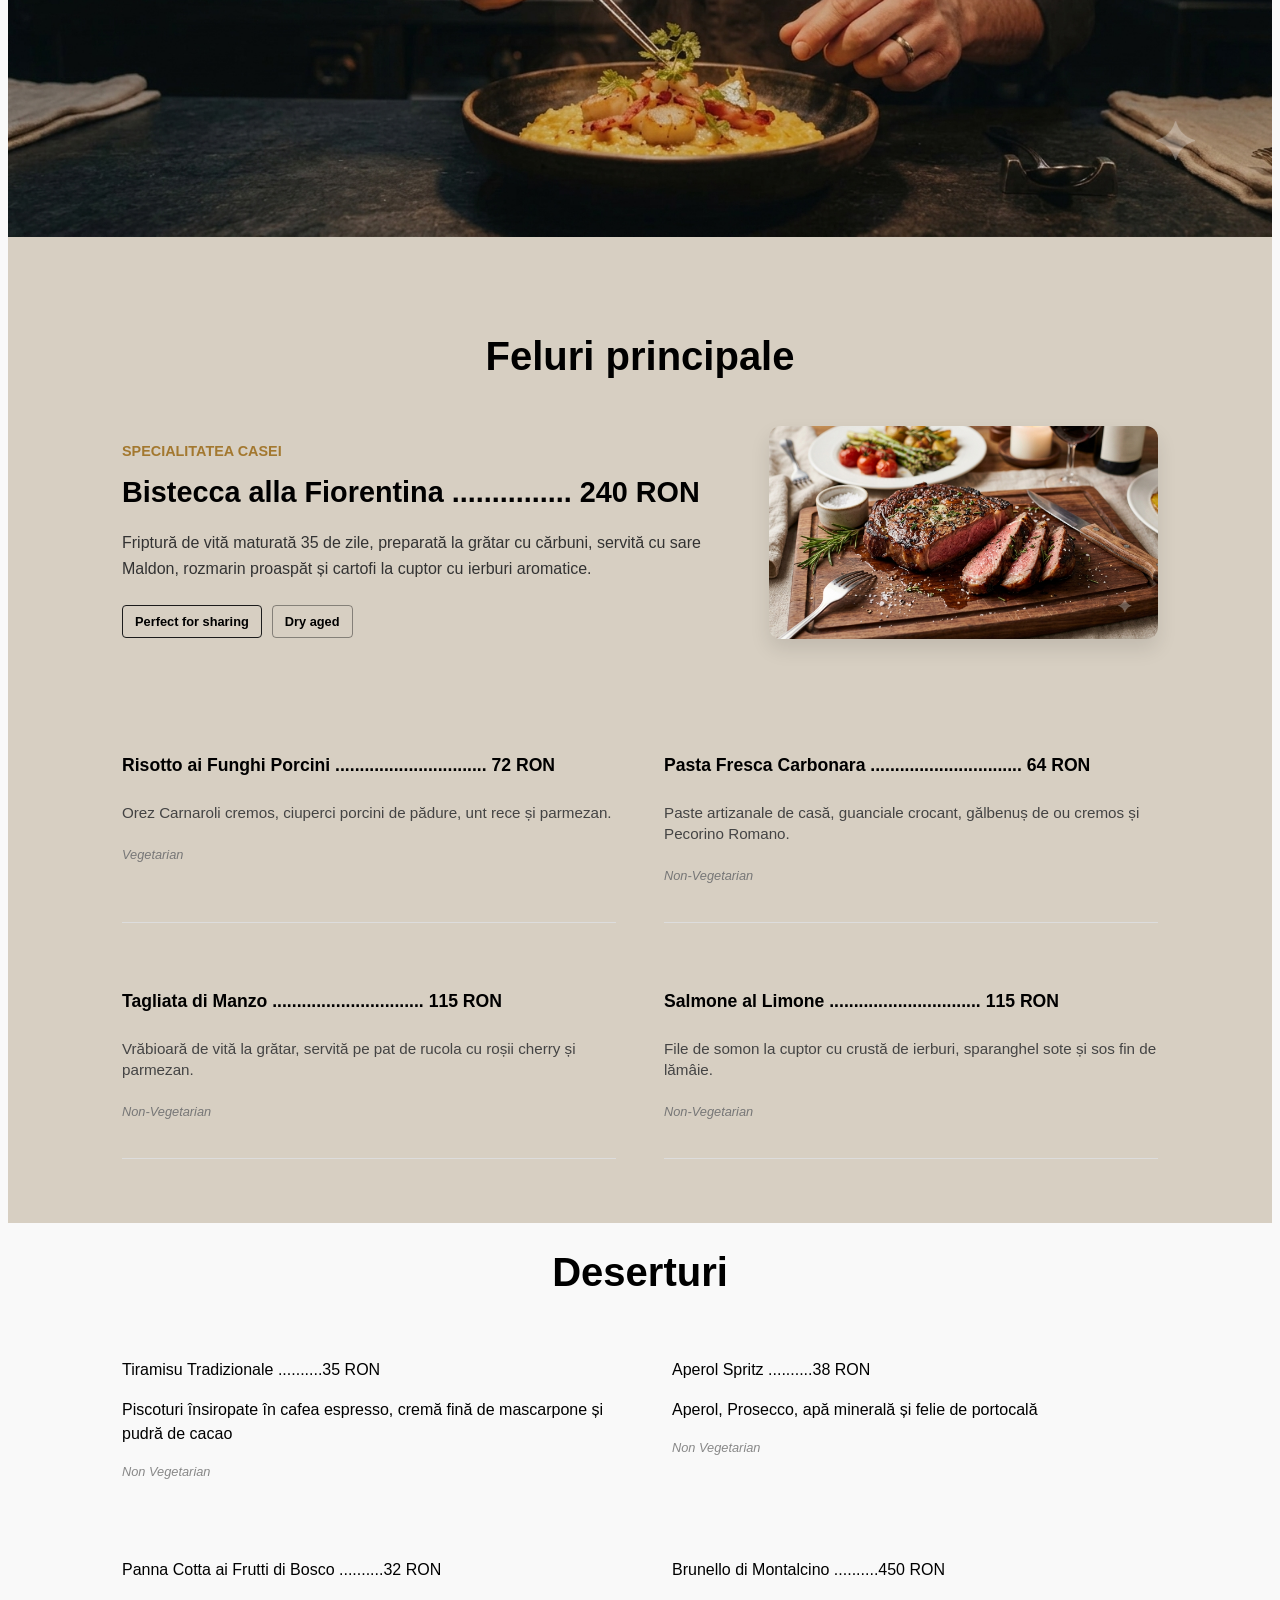
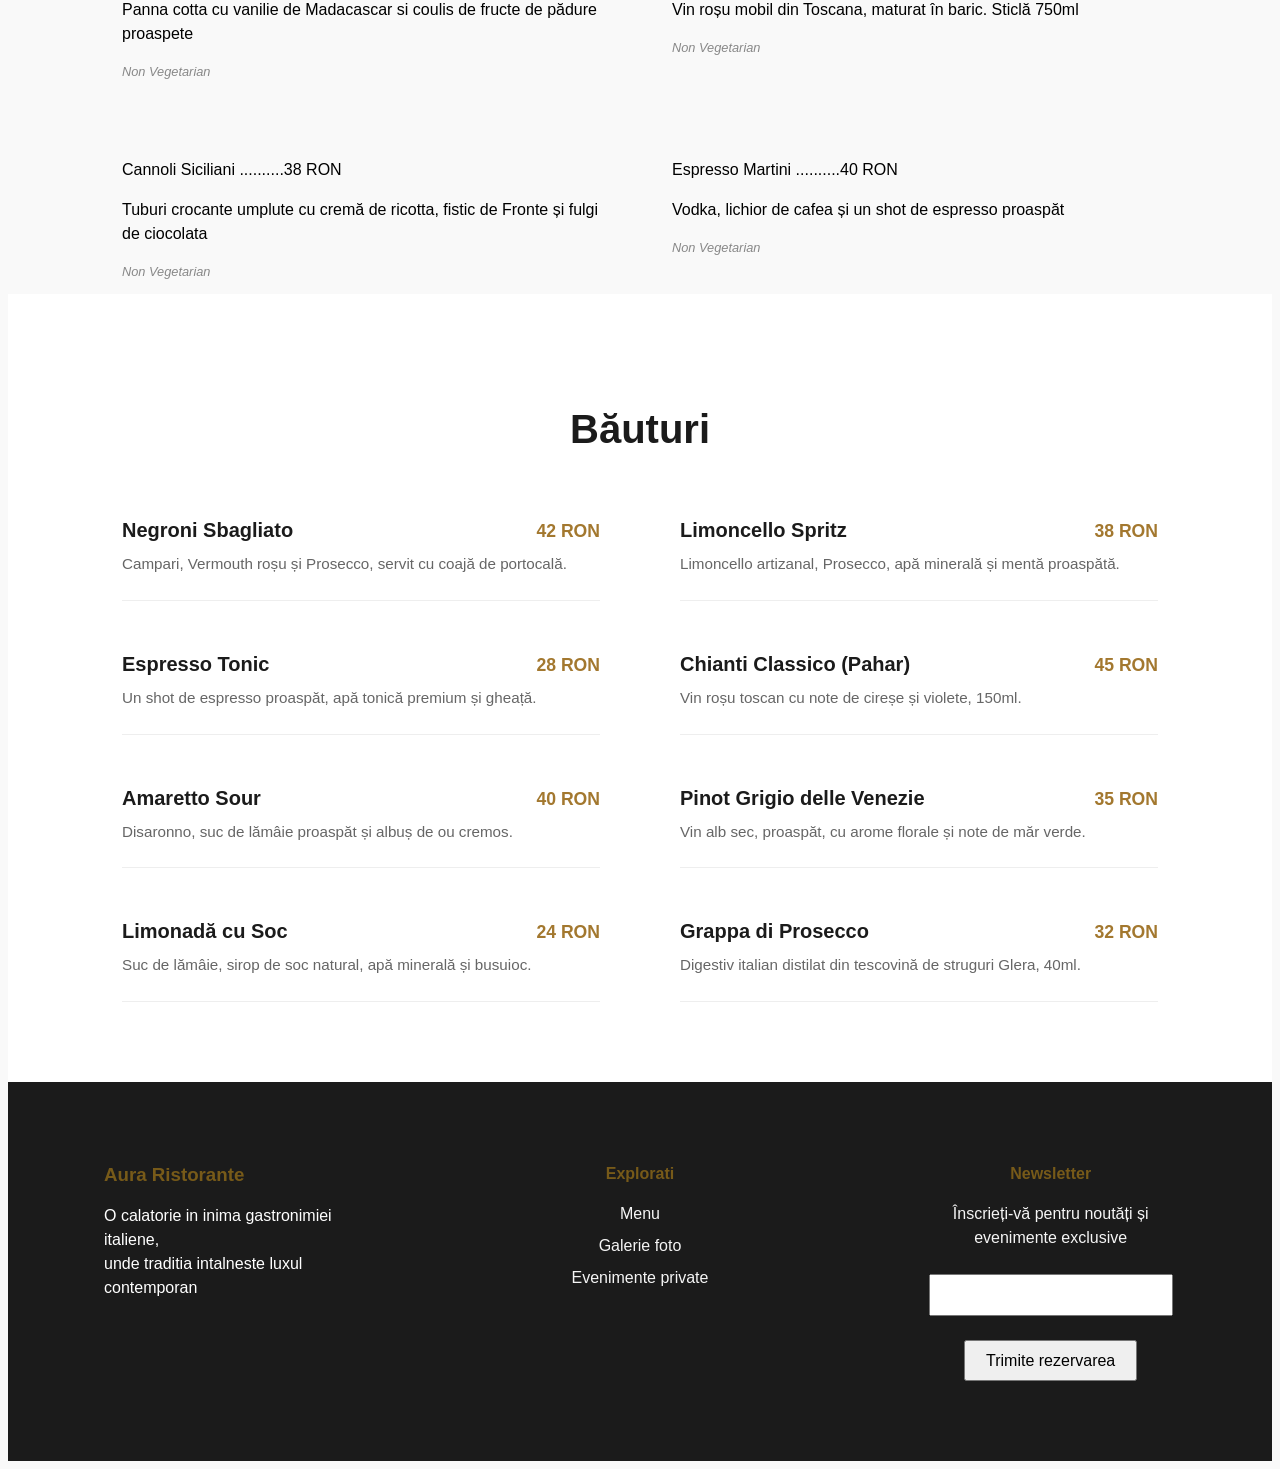
==== commit bbe3b3d0: "test" ====
--- a/proiect-restaurant/menu.html
+++ b/proiect-restaurant/menu.html
@@ -48,7 +48,7 @@
                 <a href="#deserturi">Deserturi</a>
             </li>
             <li>
-                <a href="#Băuturi">Băuturi</a>
+                <a href="#băuturi">Băuturi</a>
             </li>
         </ul>
         <button class="menu-pdf"><a href="./Descarcă Menu PDF.pdf">Descarcă Menu PDF</a></button>
@@ -191,7 +191,7 @@
 
         <!-- --------------------------bauturi --------------------->
          <section class="drinks-section">
-    <h1 class="section-title">Băuturi și Selecții Speciale</h1>
+    <h1 class="section-title" id="bauturi">Băuturi</h1>
     
     <div class="drinks-grid">
         <!-- Produs 1 -->
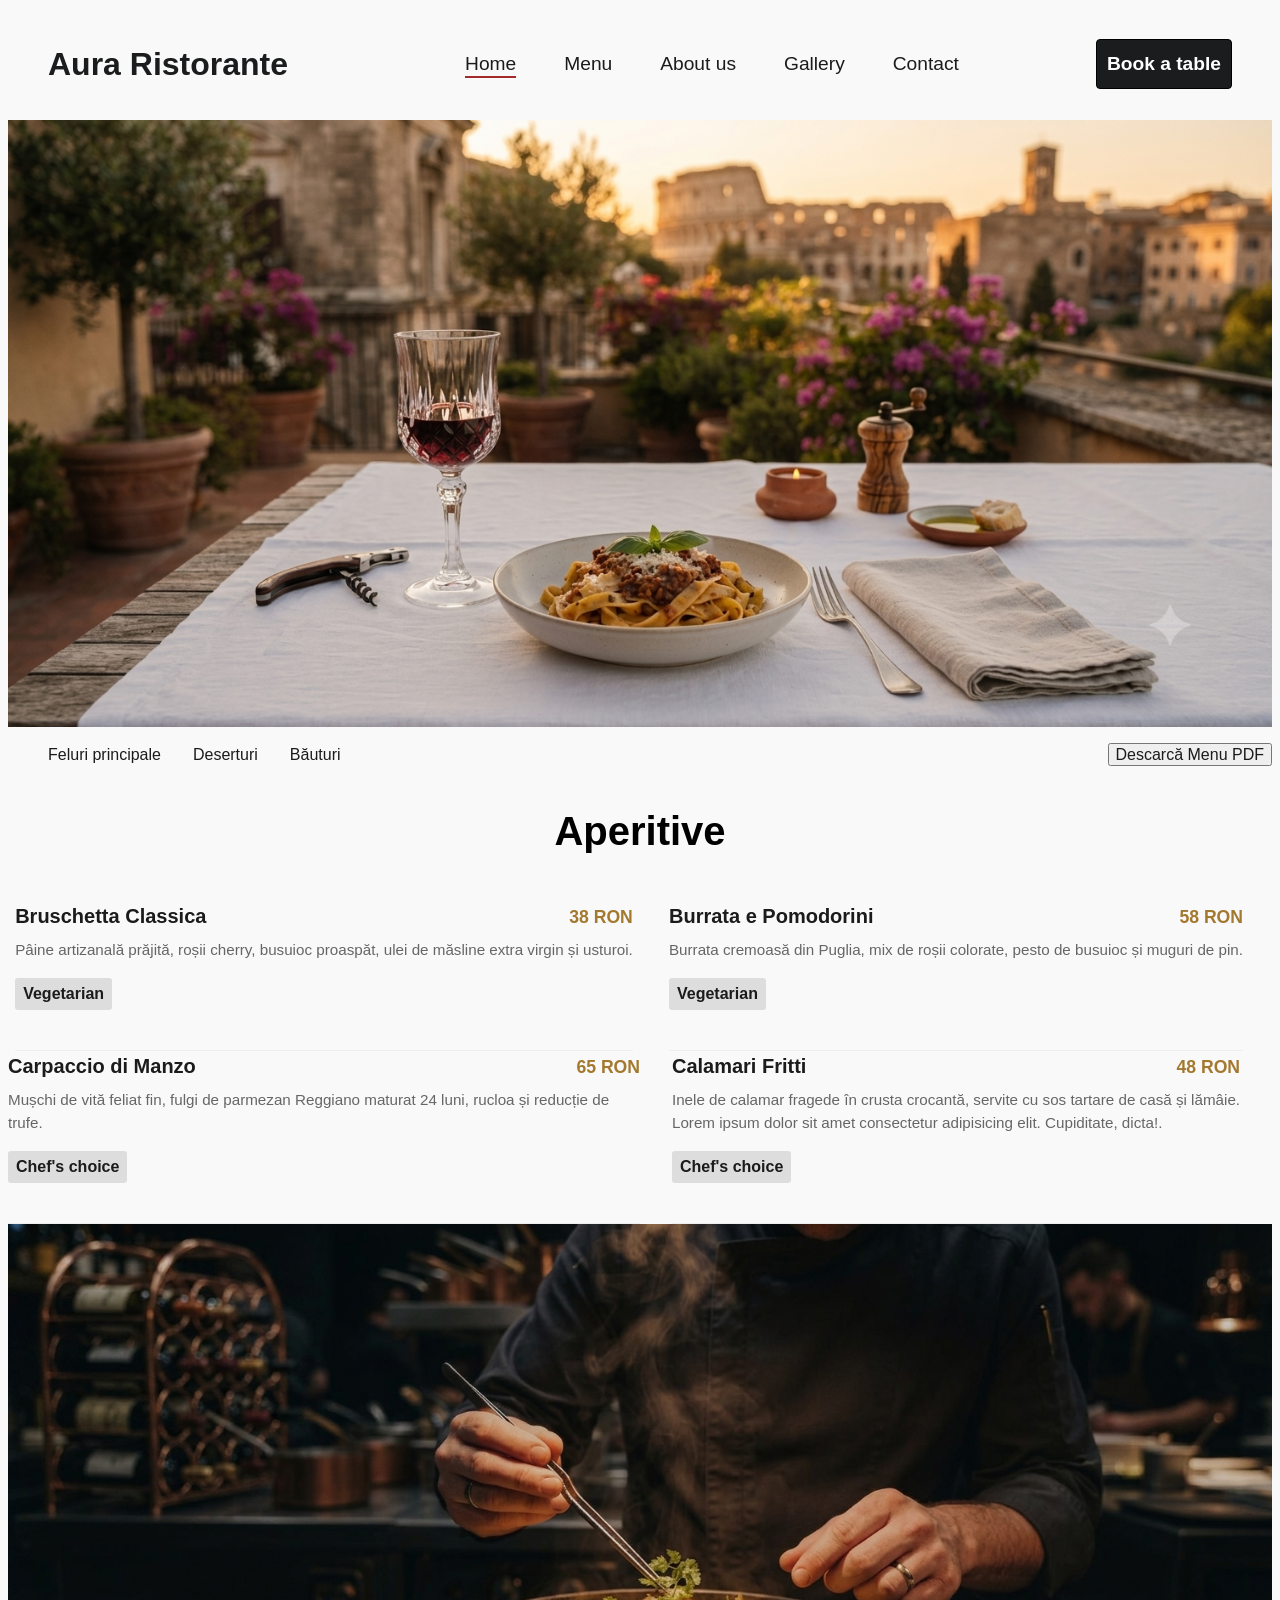
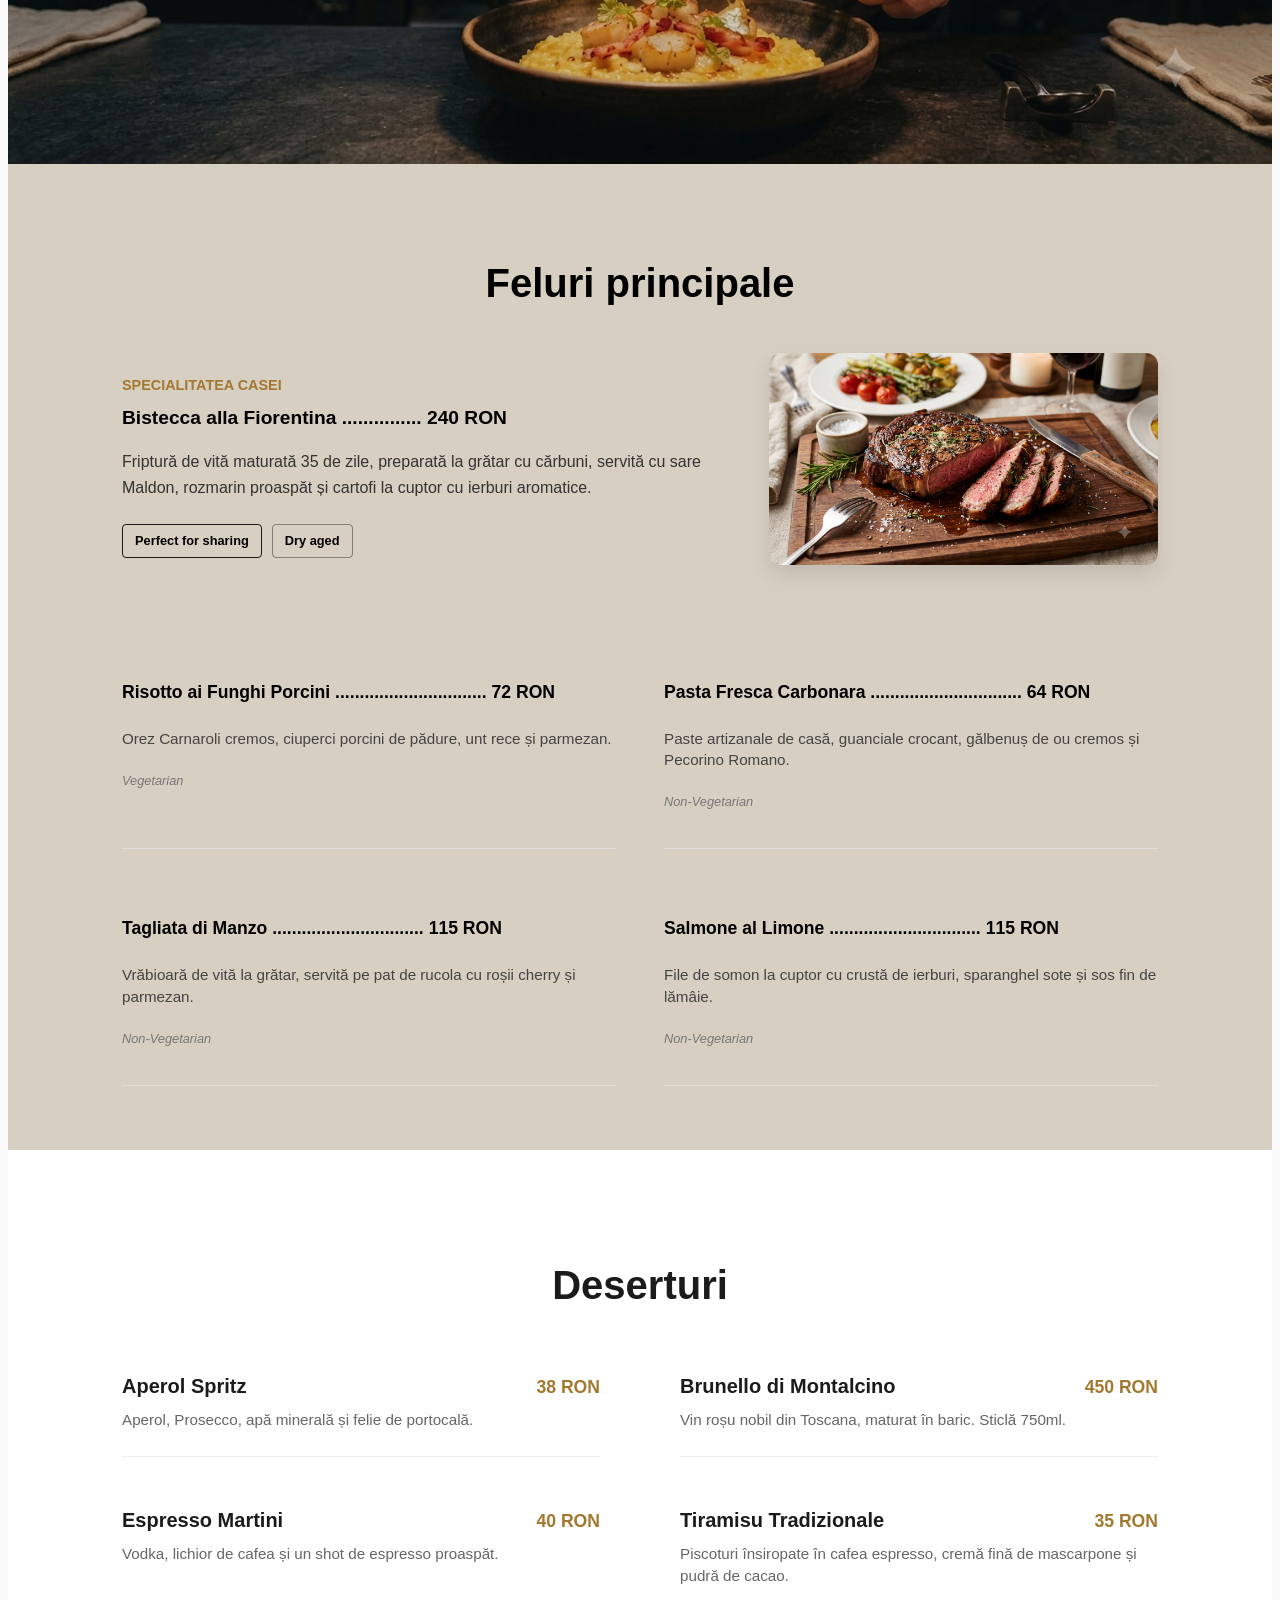
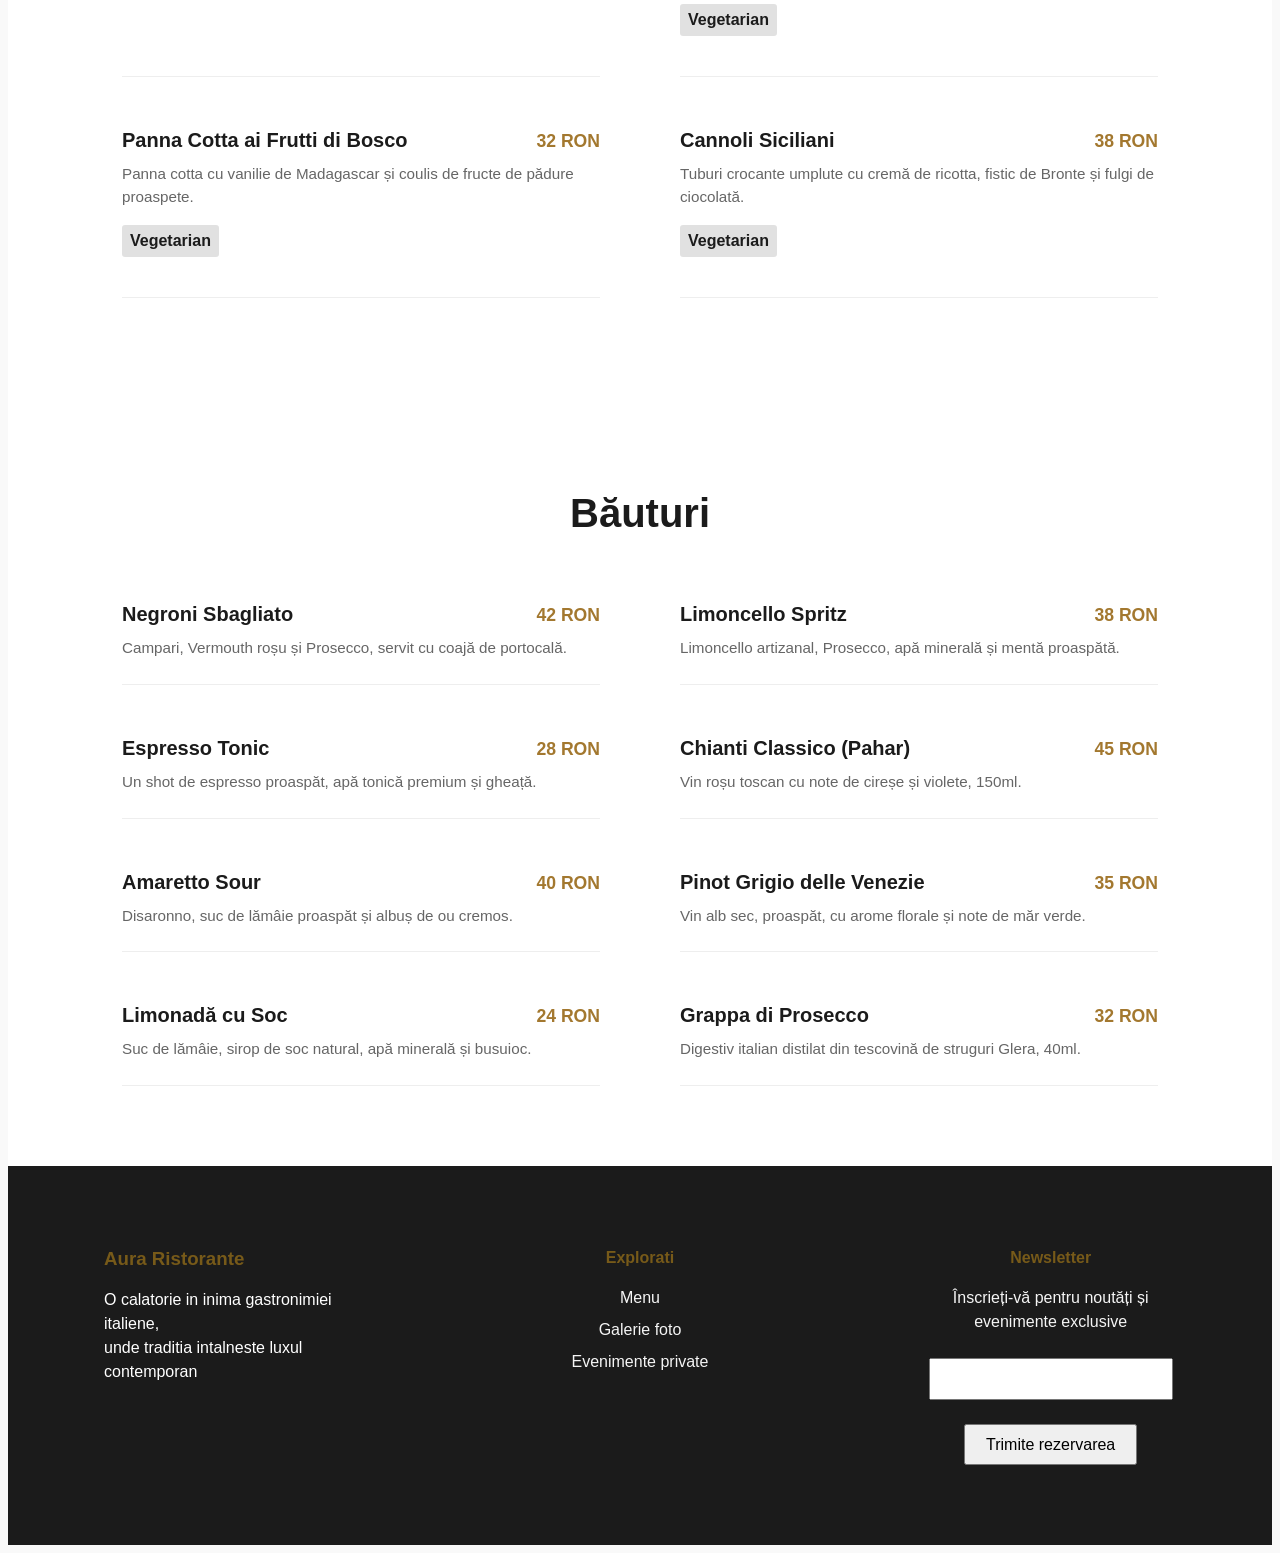
==== commit 87e62990: "actualizari ale paginii menu - am adaugat o sectiune de bauturi in pagina" ====
--- a/proiect-restaurant/menu.html
+++ b/proiect-restaurant/menu.html
@@ -48,7 +48,7 @@
                 <a href="#deserturi">Deserturi</a>
             </li>
             <li>
-                <a href="#băuturi">Băuturi</a>
+                <a href="#bauturi">Băuturi</a>
             </li>
         </ul>
         <button class="menu-pdf"><a href="./Descarcă Menu PDF.pdf">Descarcă Menu PDF</a></button>
@@ -57,35 +57,42 @@
         <!------------ mancare-section ------------>
         <h1>Aperitive</h1>
         <div class="grid-menu-page">
-            <div class="aperitive1">
-                <div class="food1">
-                <p class="title-aperitive">Bruschetta Classica...............................38 RON</p>
-                <p>Pâine artizanală prăjită, roșii cherry, busuioc proaspăt, ulei de măsline <br>
-                extra virgin și usturoi</p>
-                <p class="aperitive-subtitle">Vegetarian</p>
-            </div>
-
-            <div class="food2">
-                <p class="title-aperitive">Burrata e Pomodorini ...........................58 RON</p>
-                <p>Burrata cremoasă din Puglia, mix de roșii colorate, pesto de busuioc și <br>
-                muguri de pin</p>
-                <p class="aperitive-subtitle" >Chef's choice</p>
-            </div>
-            </div>
-
-            <div class="aperitive2">
-            <div class="food3">
-                <p class="title-aperitive">Carpaccio di Manzo .............................65 RON</p>
-                <p>Mușchi de vită feliat fin, fulgi de parmezan Reggiano maturat 24 luni, <br> rucloa și reducție de trufe</p>
-                <p  class="aperitive-subtitle">Chef's choice</p>
-            </div>
+             <div class="drink-item">
+            <div class="drink-header">
+                <span class="drink-name">Bruschetta Classica</span>
+                <span class="drink-price">38 RON</span>
+            </div>
+            <p class="drink-desc">Pâine artizanală prăjită, roșii cherry, busuioc proaspăt, ulei de măsline extra virgin și usturoi.</p>
+            <p class="aperitive-subtitle">Vegetarian</p>
+        </div>
+
             
-            <div class="food4">
-                <p class="title-aperitive">Calamari Fritti ..............................................48 RON</p>
-                <p>Inele de calamar fragede în crusta crocantă, servite cu sos tartare de casă și lămâie. <br> Lorem ipsum dolor sit amet consectetur adipisicing elit. Cupiditate, dicta!</p>
-                <p class="aperitive-subtitle">Chef's choice</p>
-            </div>
-        </div>
+            <div class="drink-item">
+            <div class="drink-header">
+                <span class="drink-name">Burrata e Pomodorini</span>
+                <span class="drink-price">58 RON</span>
+            </div>
+            <p class="drink-desc">Burrata cremoasă din Puglia, mix de roșii colorate, pesto de busuioc și muguri de pin.</p>
+            <p class="aperitive-subtitle">Vegetarian</p>
+             </div>
+
+              <div class="drink-item">
+            <div class="drink-header">
+                <span class="drink-name">Carpaccio di Manzo</span>
+                <span class="drink-price">65 RON</span>
+            </div>
+            <p class="drink-desc">Mușchi de vită feliat fin, fulgi de parmezan Reggiano maturat 24 luni, rucloa și reducție de trufe.</p>
+            <p  class="aperitive-subtitle">Chef's choice</p>
+             </div>
+
+              <div class="drink-item">
+            <div class="drink-header">
+                <span class="drink-name">Calamari Fritti</span>
+                <span class="drink-price">48 RON</span>
+            </div>
+            <p class="drink-desc">Inele de calamar fragede în crusta crocantă, servite cu sos tartare de casă și lămâie. <br> Lorem ipsum dolor sit amet consectetur adipisicing elit. Cupiditate, dicta!.</p>
+            <p class="aperitive-subtitle">Chef's choice</p>
+             </div>   
         </div>
 
         <div class="serveste-masa">
@@ -146,49 +153,67 @@
 
 
                 <!------------ deserturi si bauturi section ------------>
-
-                <h1 id="deserturi">Deserturi</h1>
-        <div class="grid-deserturi-baturi">
-            <div class="desert1">
-                <p>Tiramisu Tradizionale ..........35 RON</p>
-                <p>Piscoturi însiropate în cafea espresso, cremă fină de mascarpone și <br>
-                pudră de cacao</p>
-                <p class="non-veg">Non Vegetarian</p>
-            </div>
-
-            <div class="desert2">
-                <p>Aperol Spritz ..........38 RON</p>
-                <p>Aperol, Prosecco, apă minerală și felie de portocală</p>
-                <p class="non-veg">Non Vegetarian</p>
-            </div>
-
-             <div class="desert3">
-                <p>Panna Cotta ai Frutti di Bosco ..........32 RON</p>
-                <p>Panna cotta cu vanilie de Madacascar si coulis de fructe de pădure <br> proaspete</p>
-                <p class="non-veg">Non Vegetarian</p>
-            </div>
-
-             <div class="desert4">
-                <p>Brunello di Montalcino ..........450 RON</p>
-                <p>Vin roșu mobil din Toscana, maturat în baric. Sticlă 750ml</p>
-                <p class="non-veg">Non Vegetarian</p>
-            </div>
-
-              <div class="desert5">
-                <p>Cannoli Siciliani ..........38 RON</p>
-                <p>Tuburi crocante umplute cu cremă de ricotta, fistic de Fronte și fulgi <br>
-                de ciocolata</p>
-                <p class="non-veg">Non Vegetarian</p>
-            </div>
-
-            <div class="desert6">
-                <p>Espresso Martini ..........40 RON</p>
-                <p>Vodka, lichior de cafea și un shot de espresso proaspăt</p>
-                <p class="non-veg">Non Vegetarian</p>
-            </div>
-
-        </div>
-
+    <section class="drinks-section">
+    <h1 class="section-title" id="deserturi">Deserturi</h1>
+
+    <div class="drinks-grid">
+        <!-- Băuturi -->
+        <div class="drink-item">
+            <div class="drink-header">
+                <span class="drink-name">Aperol Spritz</span>
+                <span class="drink-price">38 RON</span>
+            </div>
+            <p class="drink-desc">Aperol, Prosecco, apă minerală și felie de portocală.</p>
+        </div>
+
+        <div class="drink-item">
+            <div class="drink-header">
+                <span class="drink-name">Brunello di Montalcino</span>
+                <span class="drink-price">450 RON</span>
+            </div>
+            <p class="drink-desc">Vin roșu nobil din Toscana, maturat în baric. Sticlă 750ml.</p>
+        </div>
+
+        <div class="drink-item">
+            <div class="drink-header">
+                <span class="drink-name">Espresso Martini</span>
+                <span class="drink-price">40 RON</span>
+            </div>
+            <p class="drink-desc">Vodka, lichior de cafea și un shot de espresso proaspăt.</p>
+        </div>
+
+        <!-- Deserturi -->
+        <div class="drink-item">
+            <div class="drink-header">
+                <span class="drink-name">Tiramisu Tradizionale</span>
+                <span class="drink-price">35 RON</span>
+            </div>
+            <p class="drink-desc">Piscoturi însiropate în cafea espresso, cremă fină de mascarpone și pudră de cacao.</p>
+            <p class="aperitive-subtitle">Vegetarian</p>
+        </div>
+
+        <div class="drink-item">
+            <div class="drink-header">
+                <span class="drink-name">Panna Cotta ai Frutti di Bosco</span>
+                <span class="drink-price">32 RON</span>
+            </div>
+            <p class="drink-desc">Panna cotta cu vanilie de Madagascar și coulis de fructe de pădure proaspete.</p>
+            <p class="aperitive-subtitle">Vegetarian</p>
+        </div>
+
+        <div class="drink-item">
+            <div class="drink-header">
+                <span class="drink-name">Cannoli Siciliani</span>
+                <span class="drink-price">38 RON</span>
+            </div>
+            <p class="drink-desc">Tuburi crocante umplute cu cremă de ricotta, fistic de Bronte și fulgi de ciocolată.</p>
+            <p class="aperitive-subtitle">Vegetarian</p>
+        </div>
+    </div>
+</section>
+            
+
+        
         <!-- --------------------------bauturi --------------------->
          <section class="drinks-section">
     <h1 class="section-title" id="bauturi">Băuturi</h1>
--- a/proiect-restaurant/main.css
+++ b/proiect-restaurant/main.css
@@ -510,7 +510,7 @@
     grid-column: 1 / -1;
 }
 
-.aperitive-section {
+/* .aperitive-section {
     font-size: 2rem;
     font-weight: 800;
 }
@@ -519,9 +519,8 @@
     font-size: 18px;
     font-weight: 900;
 }
-
+ */
 .aperitive-subtitle {
-    /* border: 1px solid red; */
     width: fit-content;
     padding: 4px 8px;
     border-radius: 3px;
@@ -570,7 +569,7 @@
 }
 
 .bistecca-title {
-  font-size: 1.8rem;
+  font-size: 1.2rem;
   font-weight: 800;
   margin: 0.5rem 0;
 }
@@ -603,7 +602,6 @@
   box-shadow: 0 10px 20px rgba(0,0,0,0.1);
 }
 
-/* Grila de jos pentru restul produselor */
 .restul-randurilor-menu {
   grid-column: 1 / -1;
   display: grid;
@@ -652,8 +650,8 @@
 
 .grid-deserturi-baturi {
     display: grid;
-    grid-template-columns: 1fr 1fr; /* Două coloane egale */
-    gap: 3rem 4rem; /* Spațiu între rânduri și coloane */
+    grid-template-columns: 1fr 1fr; 
+    gap: 3rem 4rem; 
     max-width: 1100px;
     margin: 0 auto;
     padding: 0 2rem;
@@ -662,7 +660,7 @@
 .menu-item {
     display: flex;
     flex-direction: column;
-    border-bottom: 1px solid #ddd; /* Linie subtilă de separare */
+    border-bottom: 1px solid #ddd; 
     padding-bottom: 1.5rem;
 }
 
@@ -746,4 +744,5 @@
     font-size: 0.95rem;
     color: #666;
     line-height: 1.5;
-    margin: 0;+    margin: 0;
+}
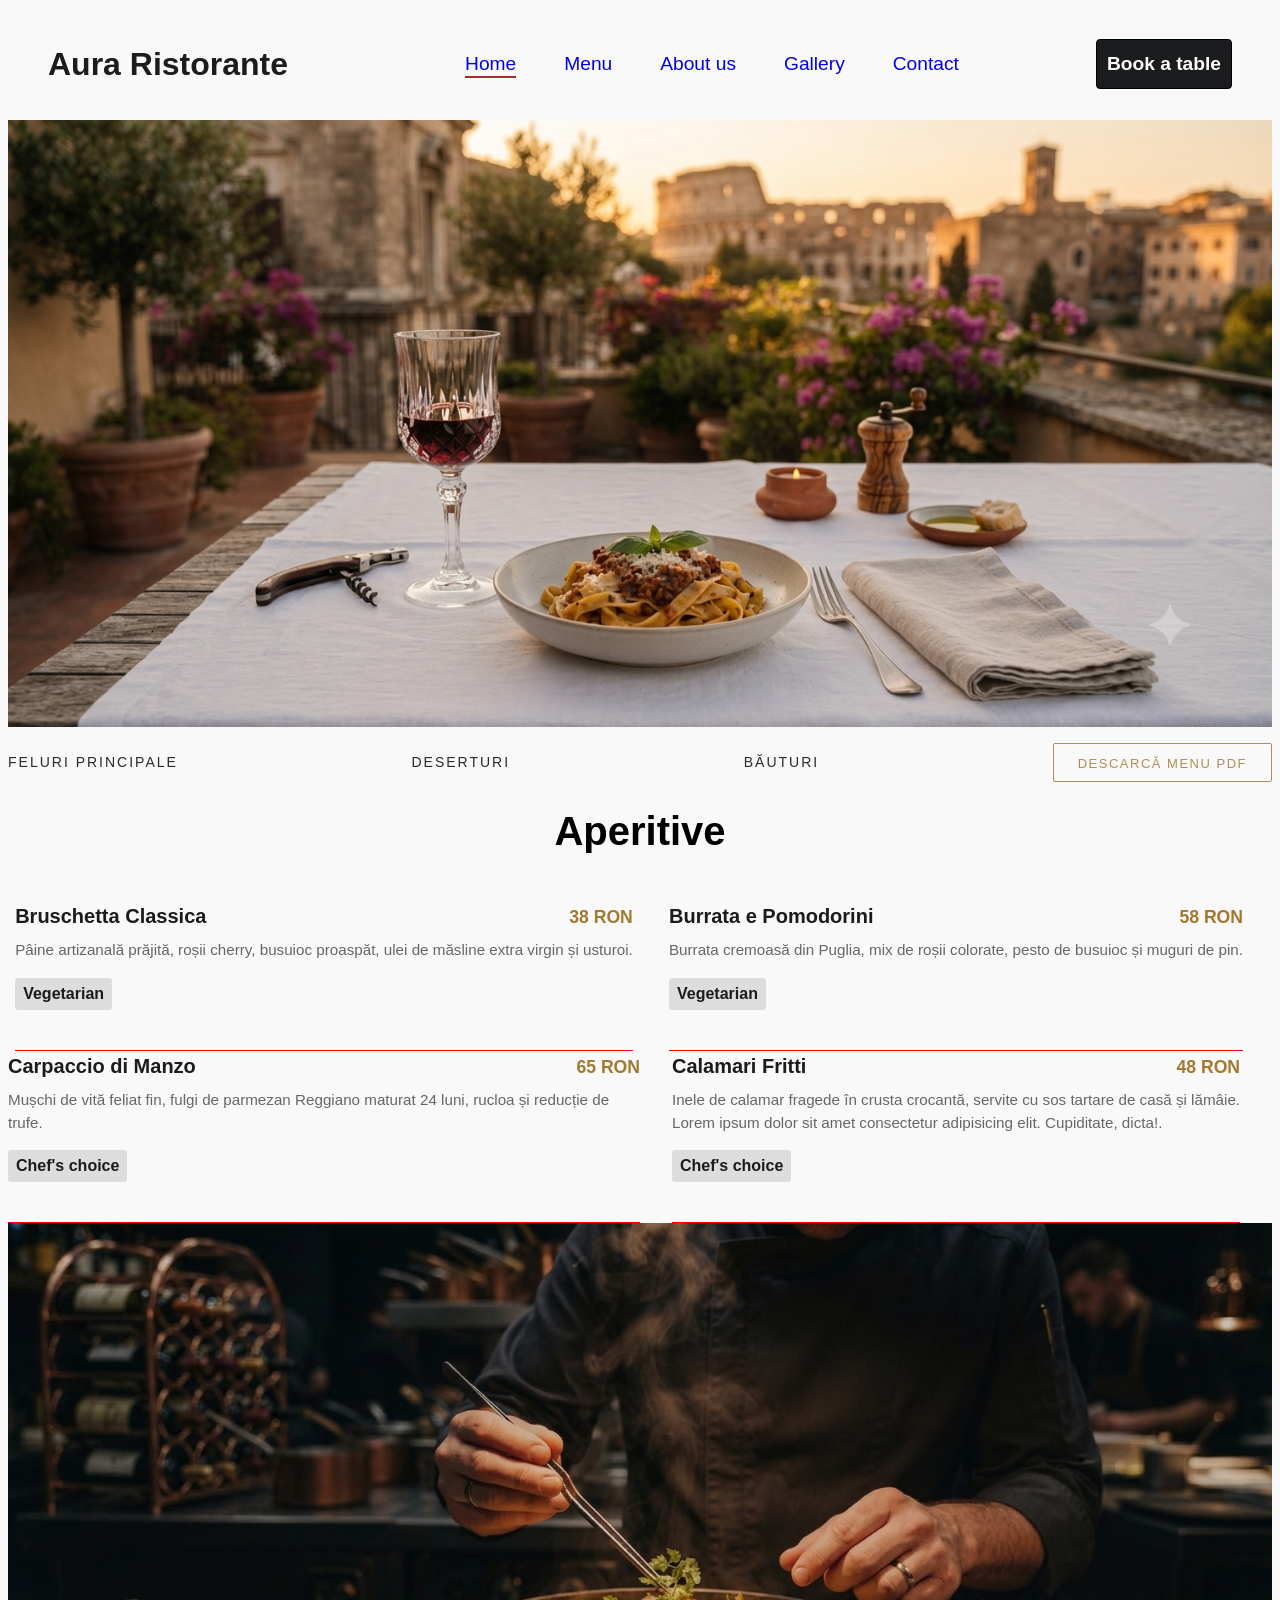
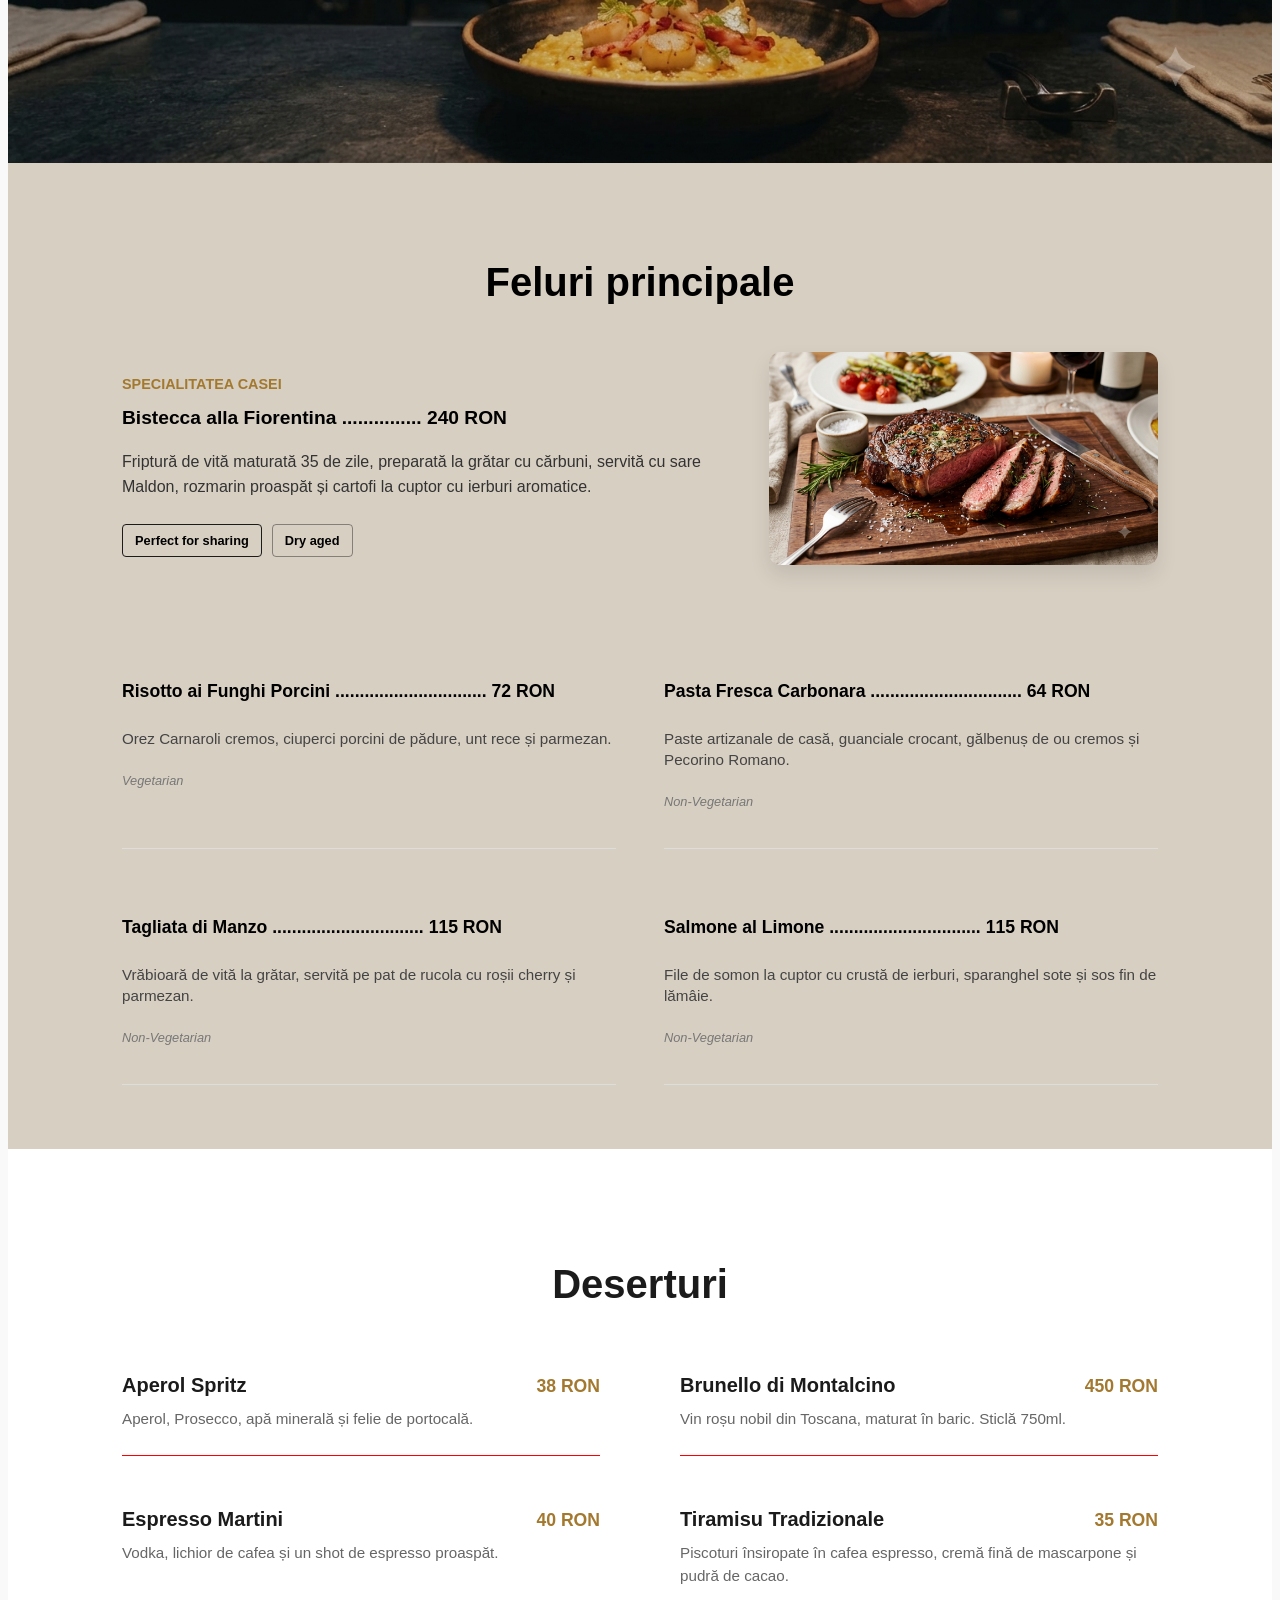
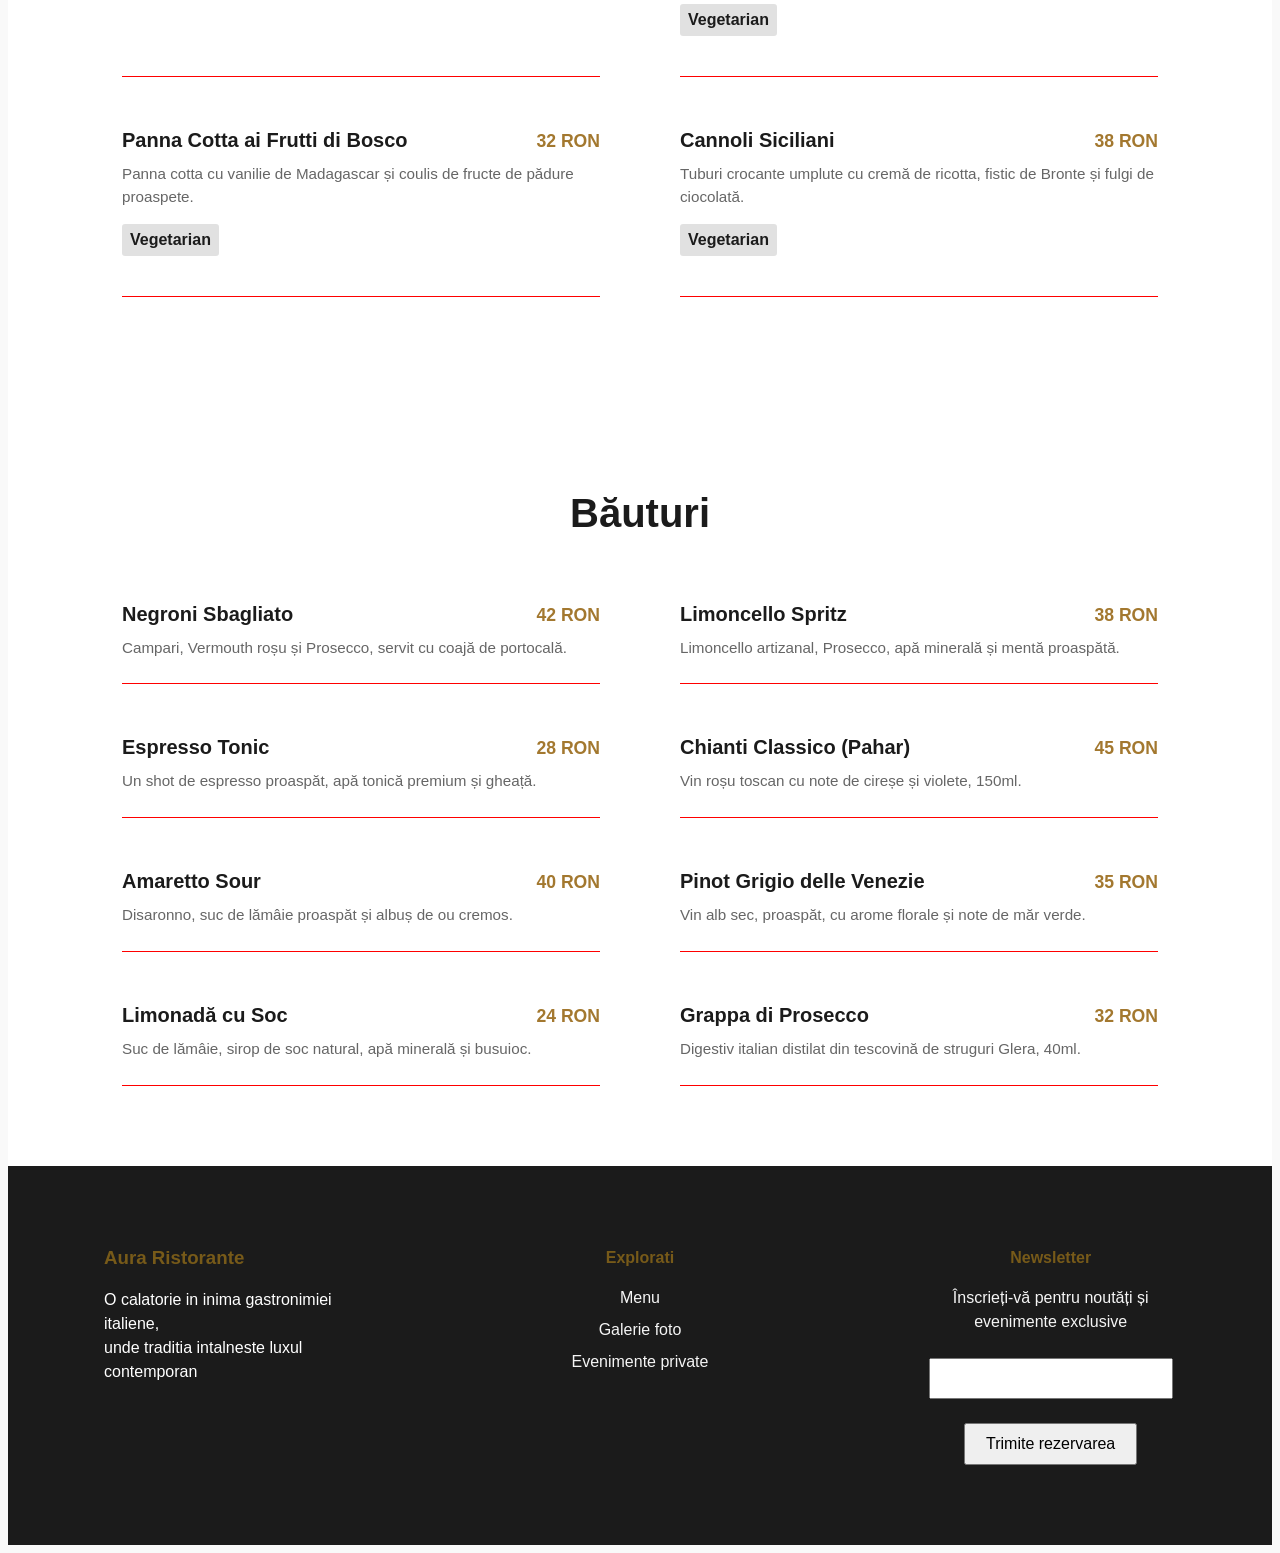
==== commit 4b348766: "updates la bookmark menu-sub prima poza de sus" ====
--- a/proiect-restaurant/menu.html
+++ b/proiect-restaurant/menu.html
@@ -50,8 +50,8 @@
             <li>
                 <a href="#bauturi">Băuturi</a>
             </li>
+            <button class="menu-pdf"><a href="./Descarcă Menu PDF.pdf">Descarcă Menu PDF</a></button>
         </ul>
-        <button class="menu-pdf"><a href="./Descarcă Menu PDF.pdf">Descarcă Menu PDF</a></button>
     </div>
 
         <!------------ mancare-section ------------>
--- a/proiect-restaurant/main.css
+++ b/proiect-restaurant/main.css
@@ -469,21 +469,95 @@
 }
 
 .img-hero{
-    width: 100%;
+  width: 100%;
   height: auto;
   display: block;
   object-fit: cover; 
 }
-
-.bookmark-hero-container {
+.bookmark-hero-container ul {
+    display: flex;
+    justify-content: space-between;
+    align-items: center;
+    list-style: none;
+    gap: 40px;
+    margin: 0;
+    padding: 0;
+    margin-top: 1rem;
+}
+
+.bookmark-hero-container ul li a {
+    position: relative;
+    color: #2a2a2a;
+    text-decoration: none;
+    font-size: 14px;
+    letter-spacing: 2px;
+    text-transform: uppercase;
+    padding-bottom: 6px;
+    transition: color 0.3s ease, letter-spacing 0.3s ease;
+}
+
+.bookmark-hero-container ul li a::after {
+    content: '';
+    position: absolute;
+    bottom: 0;
+    left: 50%;
+    width: 0;
+    height: 1px;
+    background: #b08d57;
+    transition: width 0.3s ease;
+    transform: translateX(-50%);
+}
+
+.bookmark-hero-container ul li a:hover {
+    color: #b08d57;
+    letter-spacing: 2.5px;
+}
+
+.bookmark-hero-container ul li a:hover::after {
+    width: 100%;
+}
+
+.menu-pdf {
+    background: transparent;
+    border: 1px solid #b08d57;
+    padding: 10px 24px;
+    border-radius: 2px;
+    cursor: pointer;
+    transition: background 0.3s ease;
+    /* margin-left: auto;*/
+} 
+
+.menu-pdf a {
+    color: #b08d57;
+    text-decoration: none;
+    font-size: 13px;
+    letter-spacing: 1.5px;
+    text-transform: uppercase;
+}
+
+.menu-pdf:hover {
+    background: #b08d57;
+}
+
+.menu-pdf:hover a {
+    color: #fff;
+}
+/* .bookmark-hero-container {
     display: flex;
     justify-content: flex-start;
     align-items: center;
+      position: relative;
+    color: #2a2a2a;
+    text-decoration: none;
+    font-size: 15px;
+    letter-spacing: 1px;
+    text-transform: uppercase;
+    padding-bottom: 4px;
 }
 
 a {
     text-decoration: none;
-    color: #1b1b1b;
+    color: #a51d1d;
 }
 
 ul {
@@ -496,7 +570,7 @@
 
 .menu-pdf  {
       margin-left: auto;
-}
+} */
 
 .grid-menu-page {
     display: grid;
@@ -510,16 +584,6 @@
     grid-column: 1 / -1;
 }
 
-/* .aperitive-section {
-    font-size: 2rem;
-    font-weight: 800;
-}
-
-.title-aperitive {
-    font-size: 18px;
-    font-weight: 900;
-}
- */
 .aperitive-subtitle {
     width: fit-content;
     padding: 4px 8px;
@@ -717,7 +781,7 @@
 .drink-item {
     display: flex;
     flex-direction: column;
-    border-bottom: 1px solid #eee;
+    border-bottom: 1px solid #ff0000;
     padding-bottom: 1.5rem;
 }
 
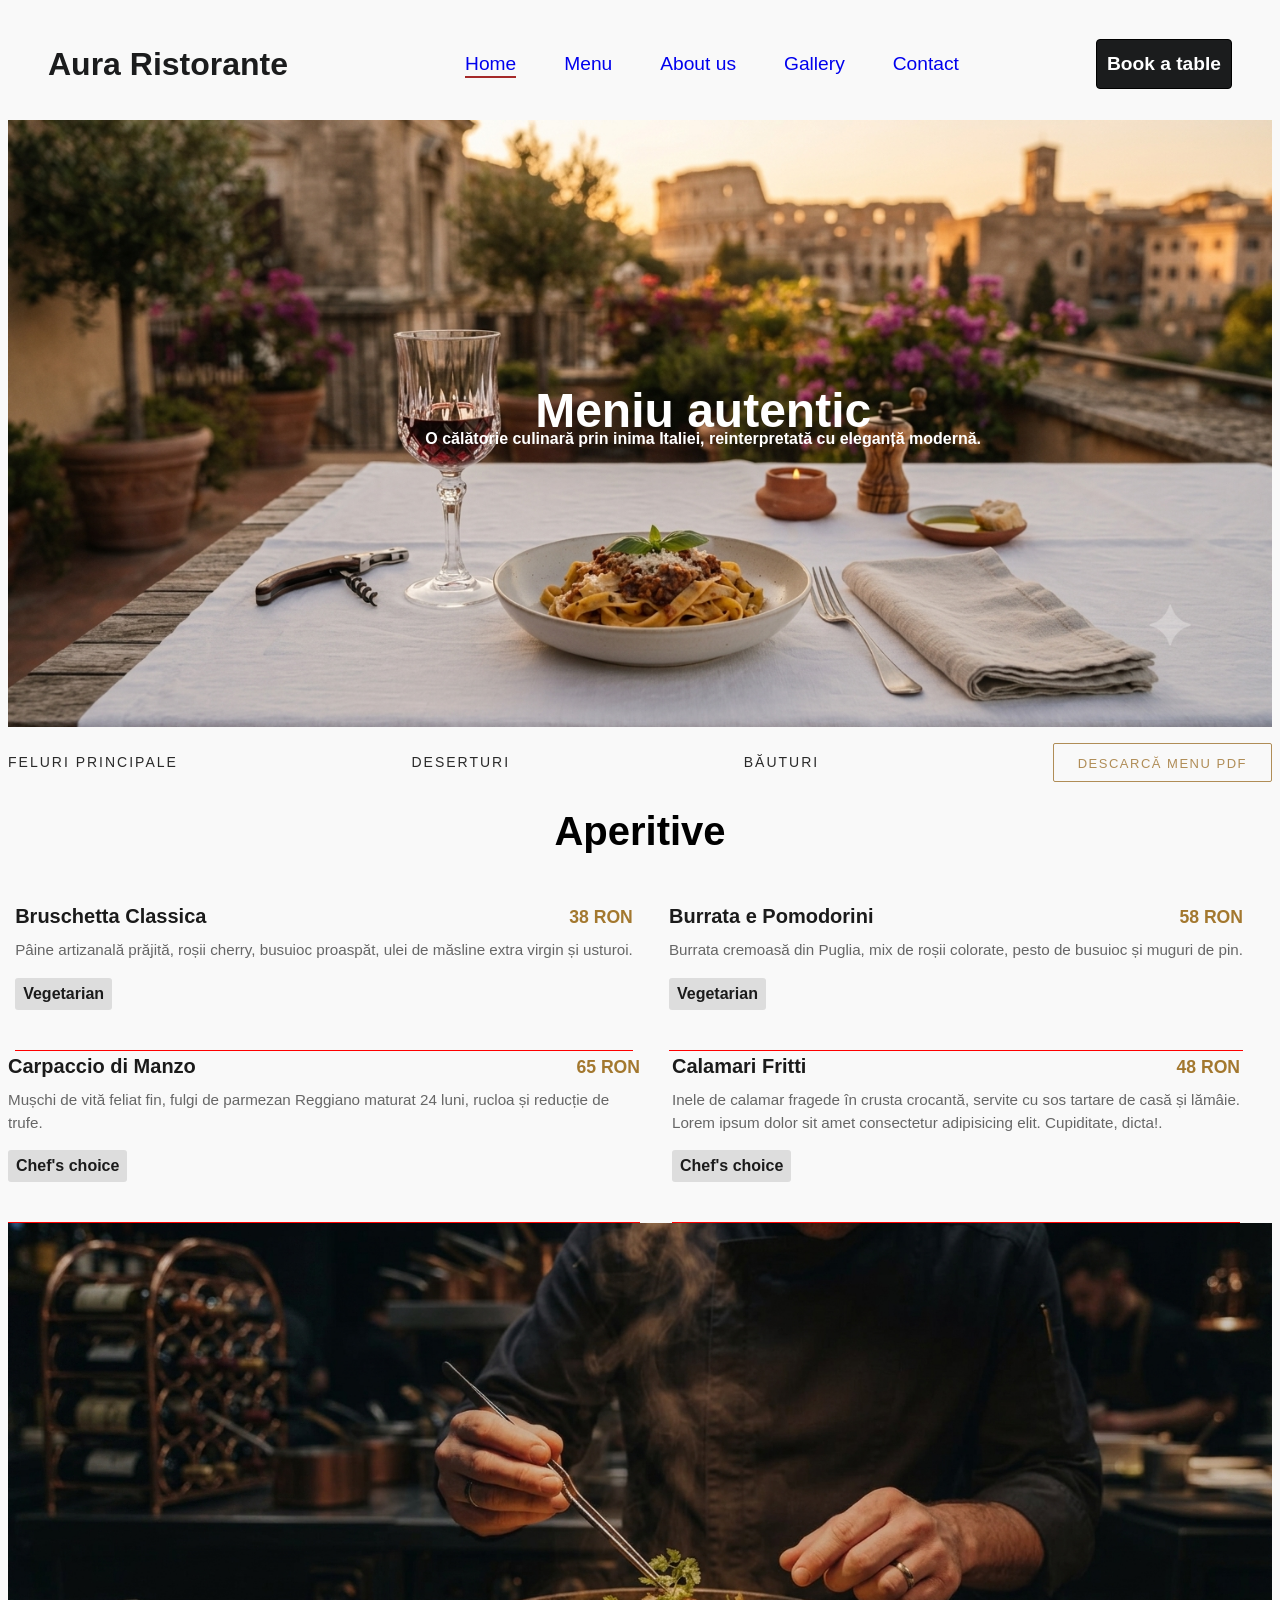
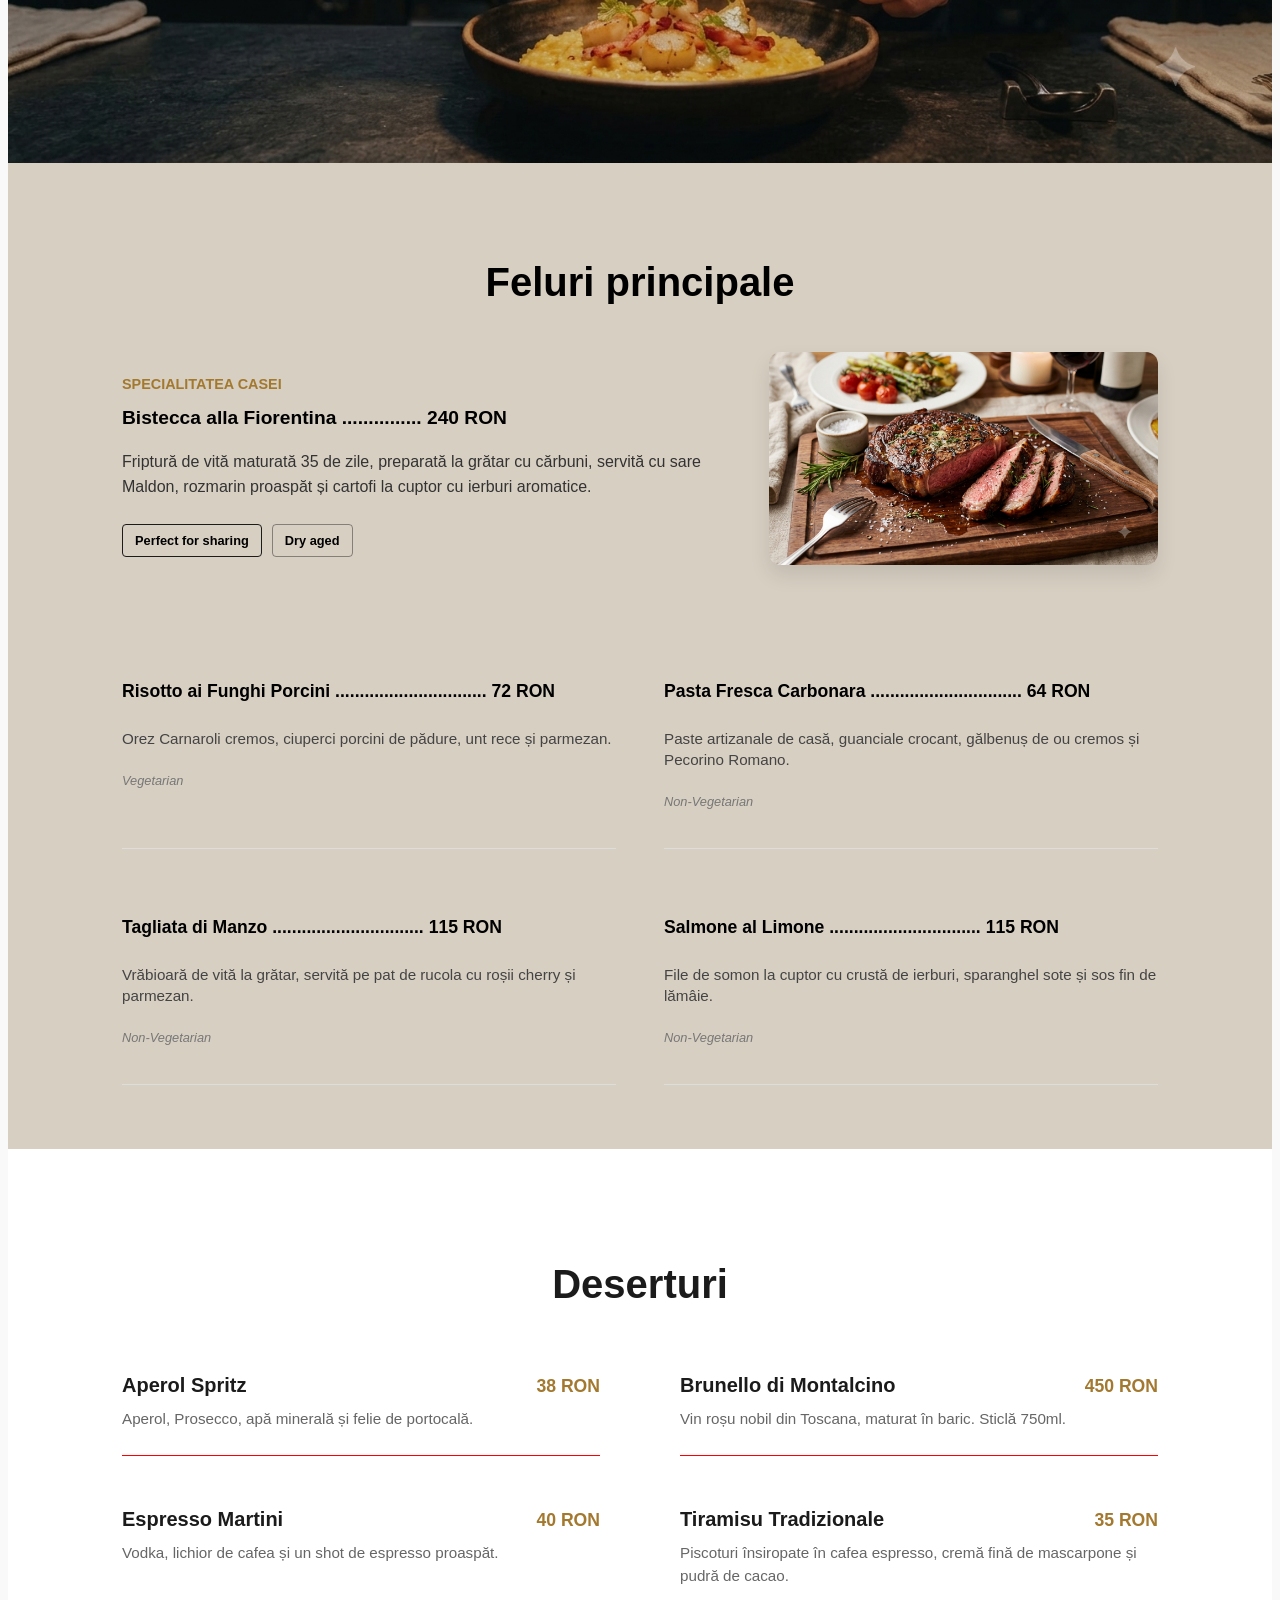
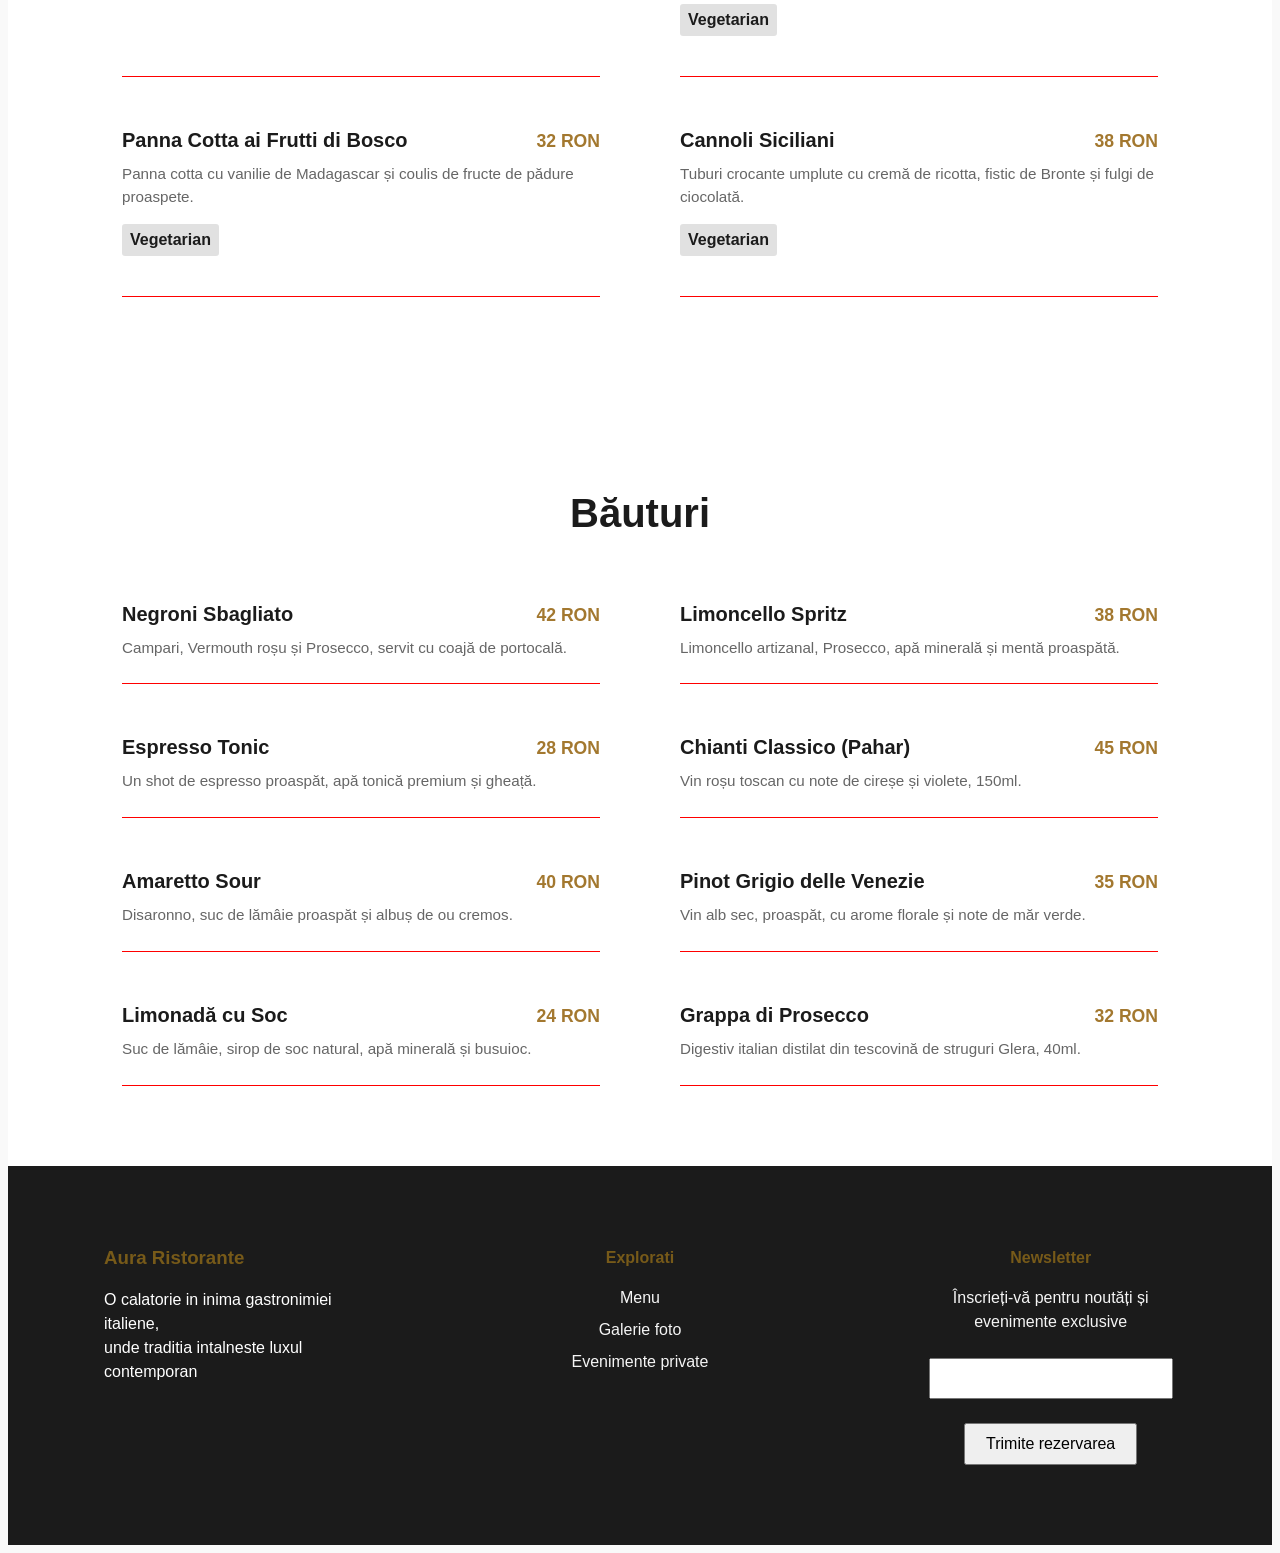
==== commit 488eea85: "am adaugat text pe iamginea din hero, pagina menu" ====
--- a/proiect-restaurant/menu.html
+++ b/proiect-restaurant/menu.html
@@ -37,6 +37,12 @@
         <!-- --------------------------adauga navbarul --------------------->
 
     <div class="menu-hero-container">
+        <p class="menu-text-container">
+            Meniu autentic
+        </p>
+        <p class="menu-text-container-subtext">
+            O călătorie culinară prin inima Italiei, reinterpretată cu eleganță modernă.
+        </p>
         <img class="img-hero" src="./resurse/restaurant italia.png" alt="imagine care descrie un restaurant din Italia">
     </div>
     <div class="bookmark-hero-container">
--- a/proiect-restaurant/main.css
+++ b/proiect-restaurant/main.css
@@ -466,8 +466,30 @@
 
 .menu-hero-container {
     width: 100%;
-}
-
+    position: relative;
+}
+.menu-text-container{
+  font-size: 3rem;
+  top: 40%;
+  left: 55%;
+  transform: translate(-50%, -50%);
+  text-align: center;
+  font-weight: bold;
+  position: absolute;
+  color: #fff;
+}
+
+.menu-text-container-subtext {
+  font-size: 1rem;
+  text-align: center;
+  font-weight: bold;
+  top: 50%;
+  left: 55%;
+  transform: translate(-50%, -50%);
+  font-weight: bold;
+  position: absolute;
+  color: #fff;
+}
 .img-hero{
   width: 100%;
   height: auto;
@@ -542,35 +564,7 @@
 .menu-pdf:hover a {
     color: #fff;
 }
-/* .bookmark-hero-container {
-    display: flex;
-    justify-content: flex-start;
-    align-items: center;
-      position: relative;
-    color: #2a2a2a;
-    text-decoration: none;
-    font-size: 15px;
-    letter-spacing: 1px;
-    text-transform: uppercase;
-    padding-bottom: 4px;
-}
-
-a {
-    text-decoration: none;
-    color: #a51d1d;
-}
-
-ul {
-    list-style-type: none;
-    display: flex;
-    justify-content: flex-start;
-    align-items: center;
-    gap: 2rem;
-}
-
-.menu-pdf  {
-      margin-left: auto;
-} */
+
 
 .grid-menu-page {
     display: grid;
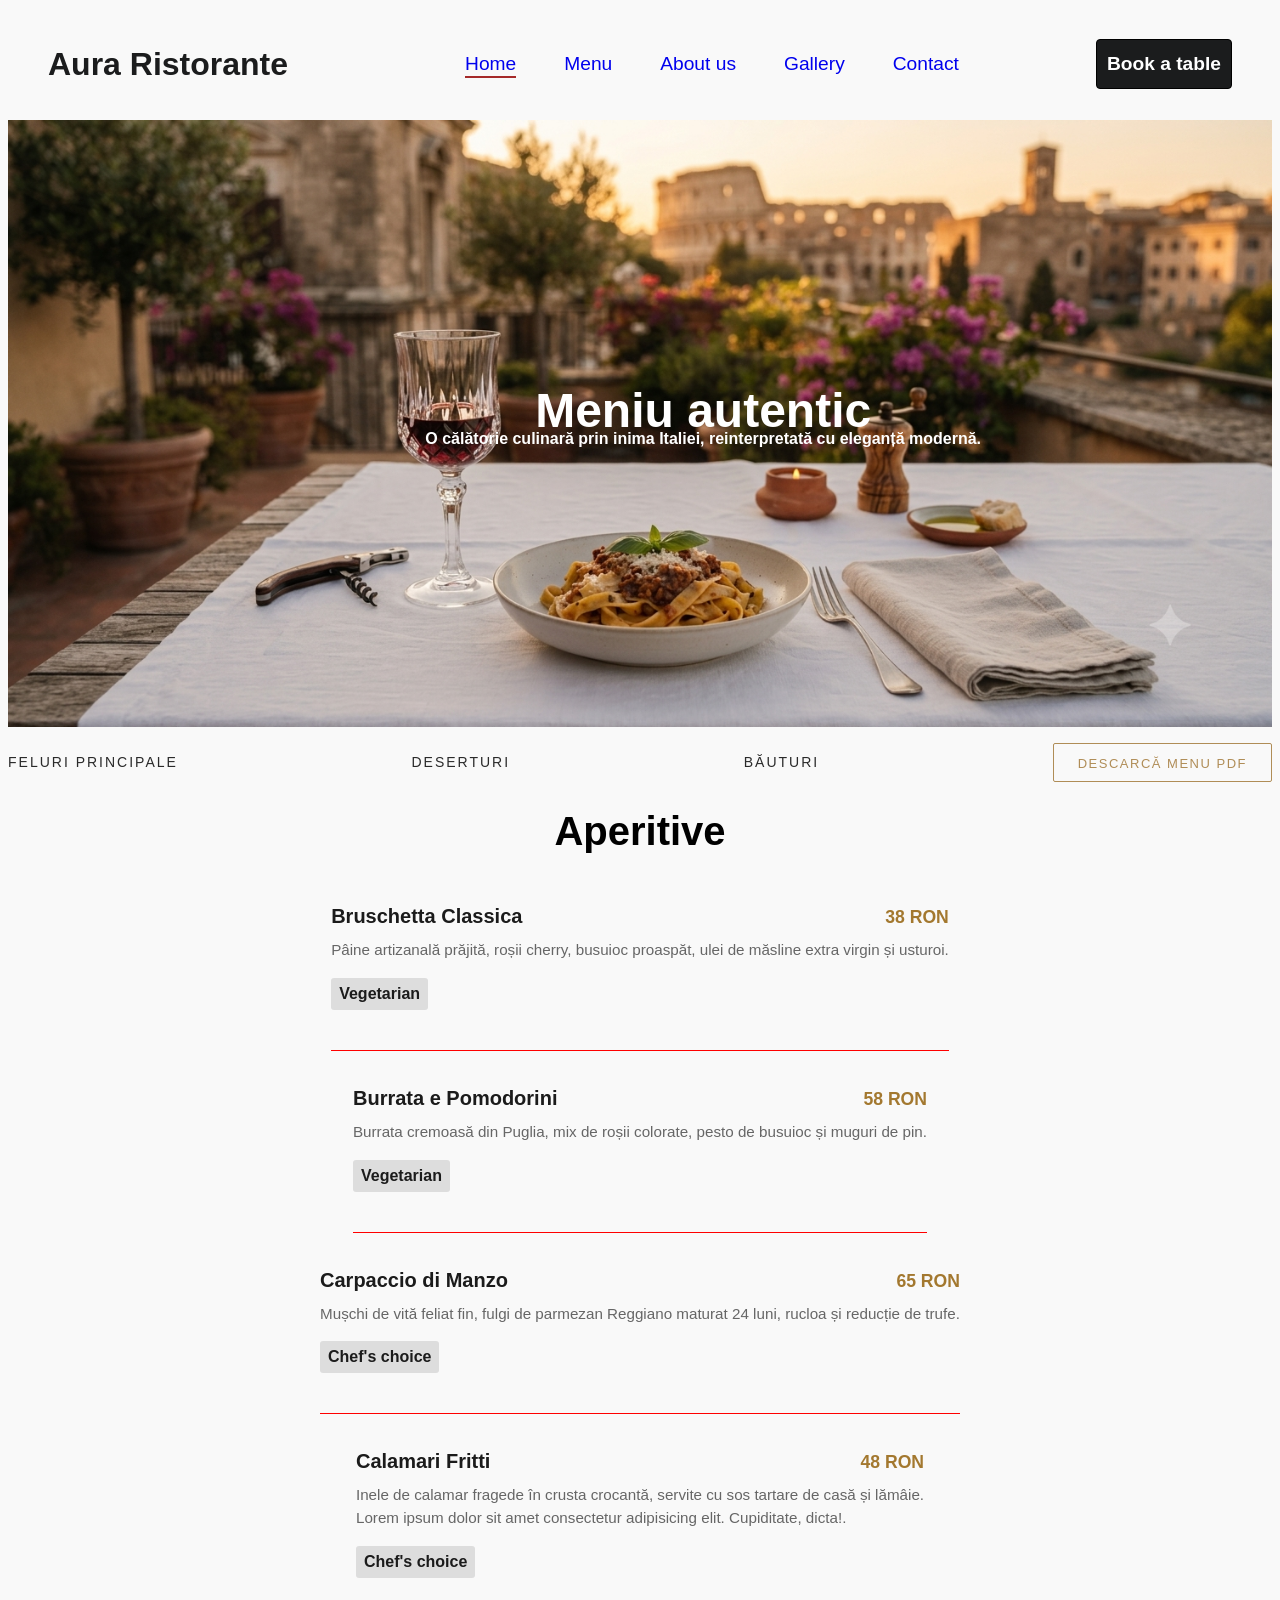
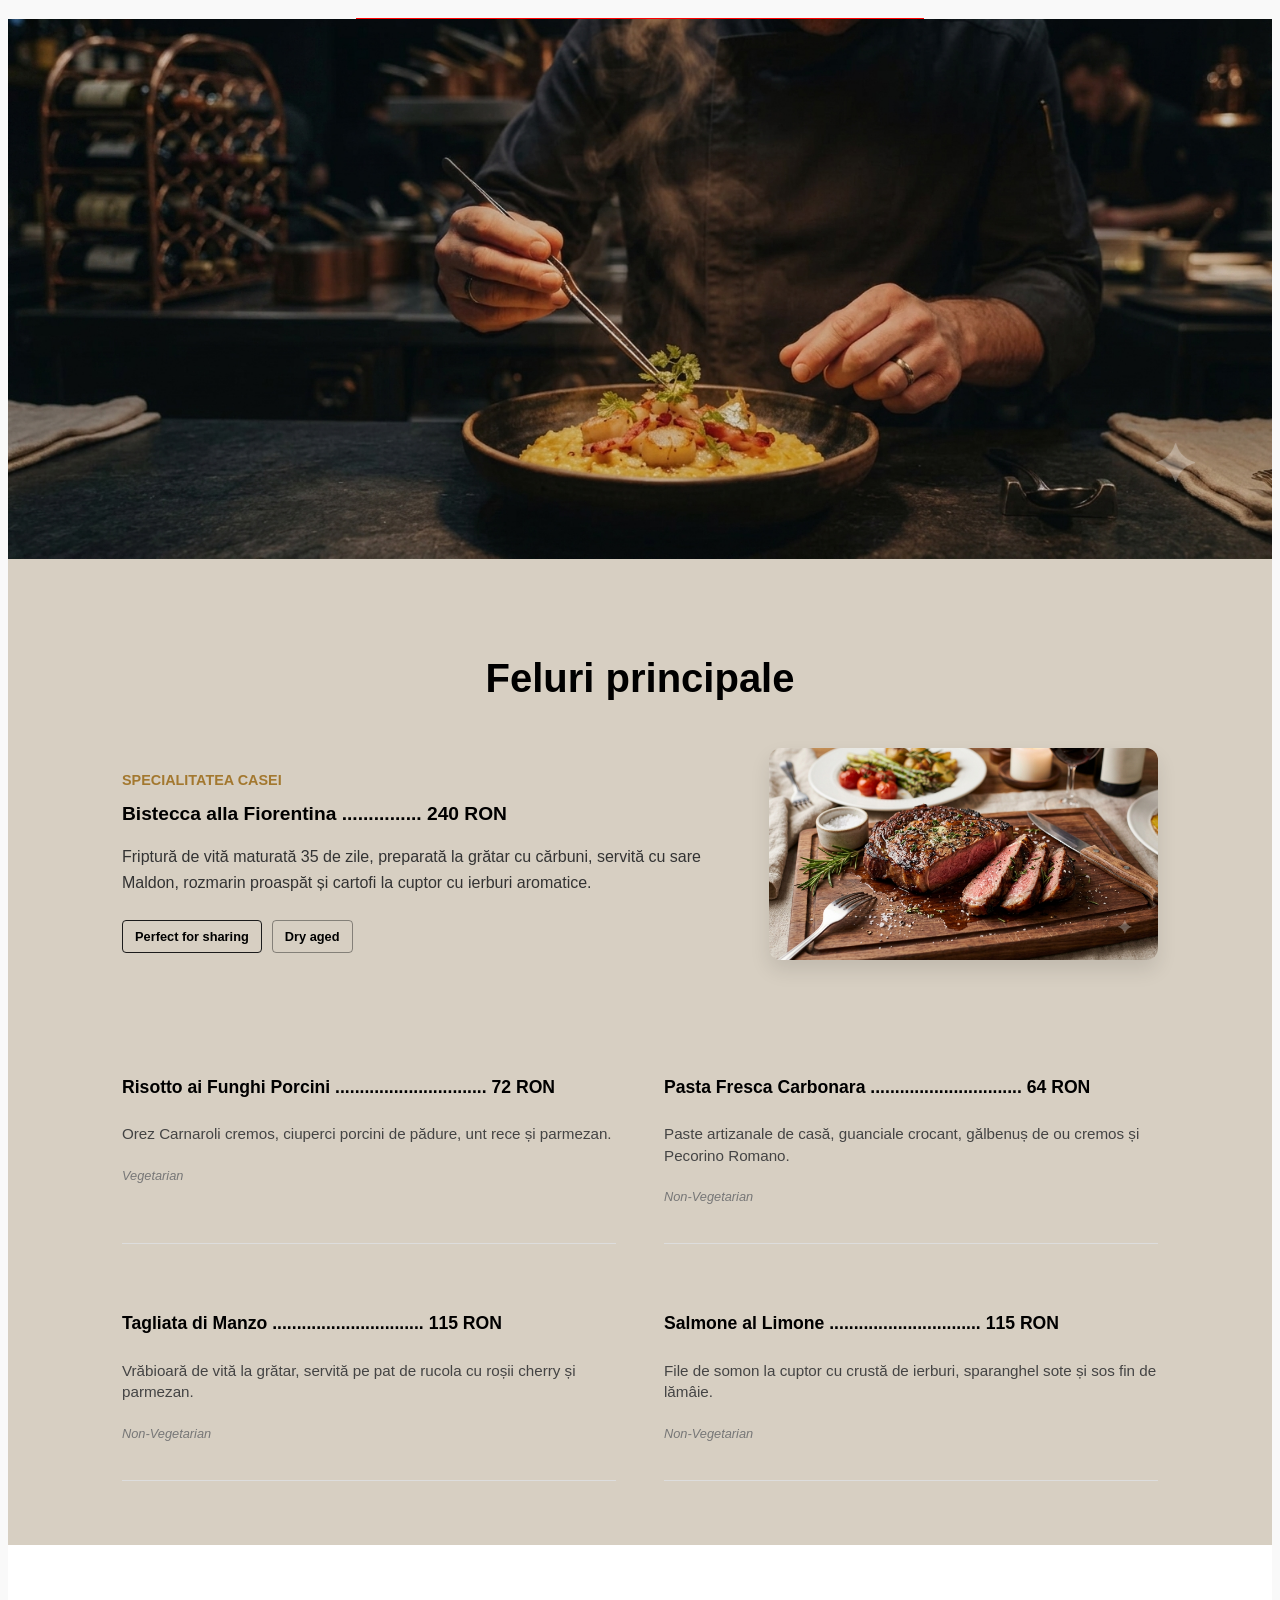
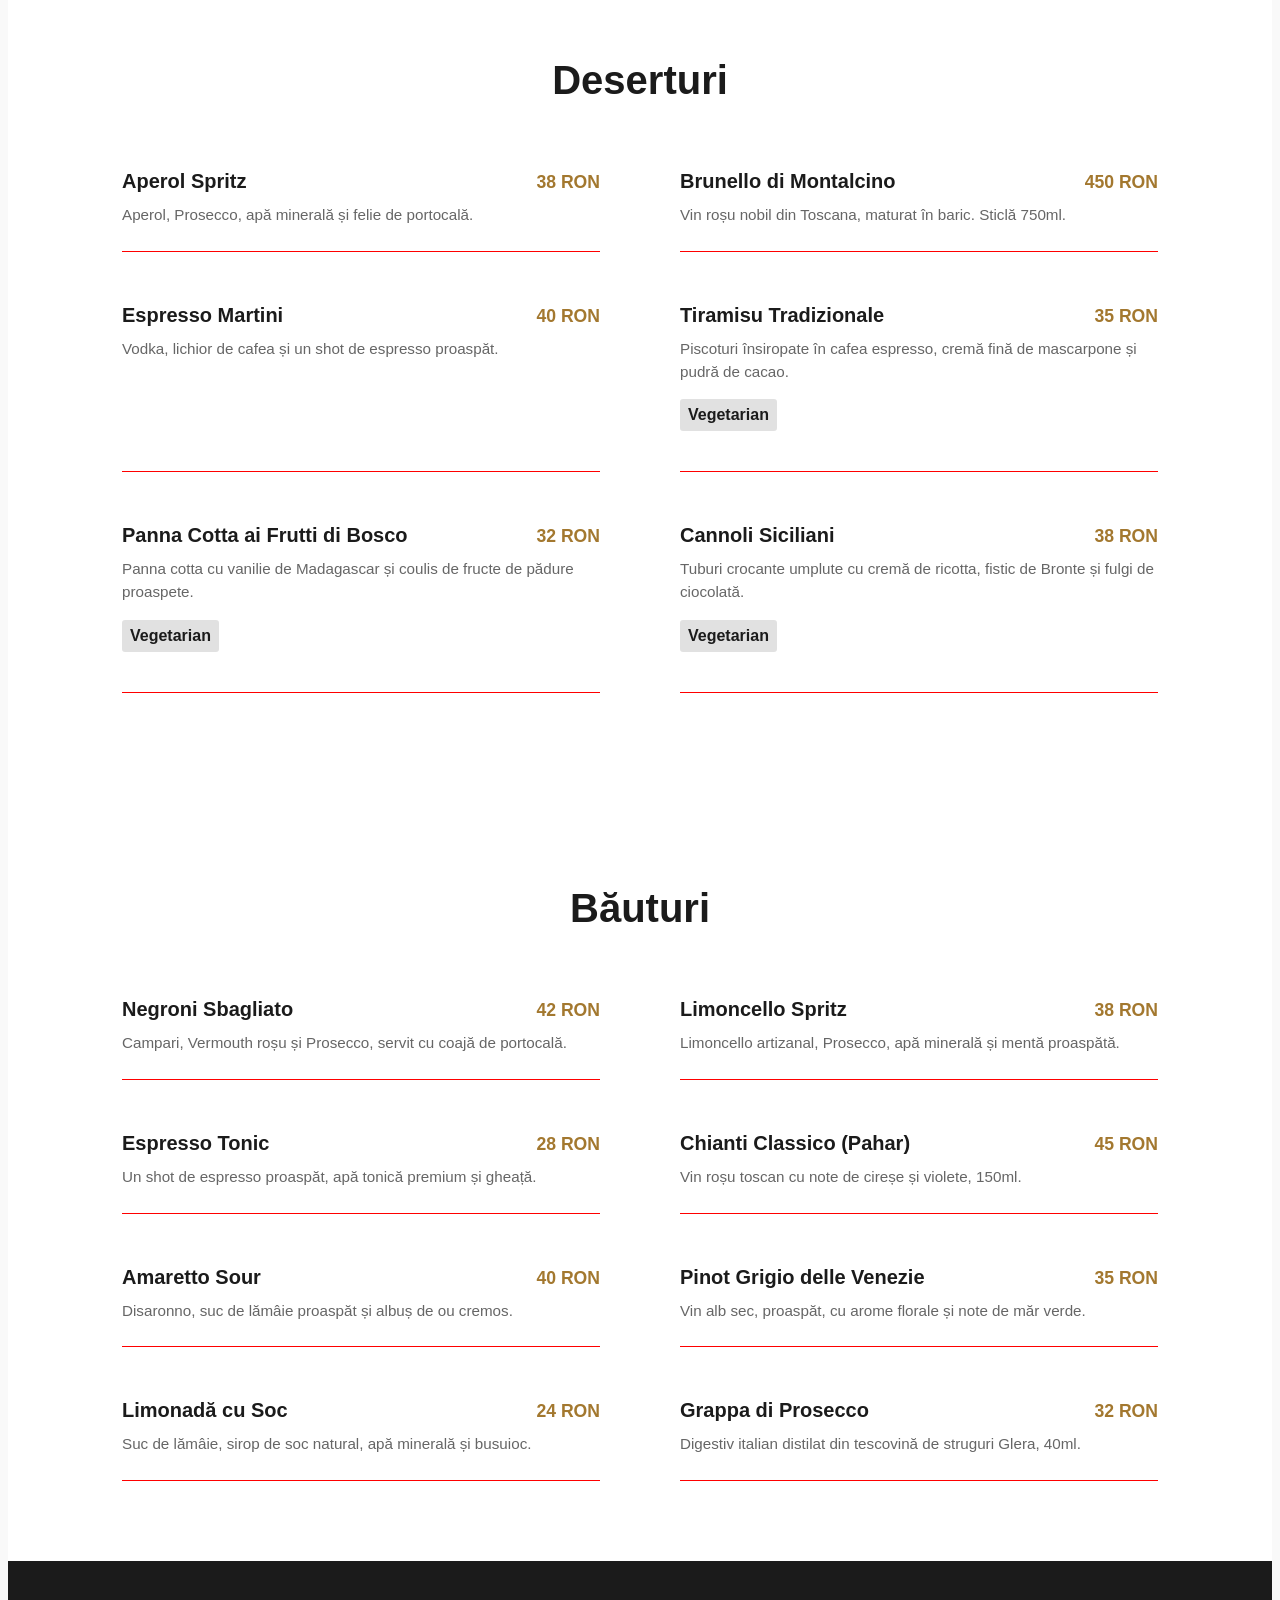
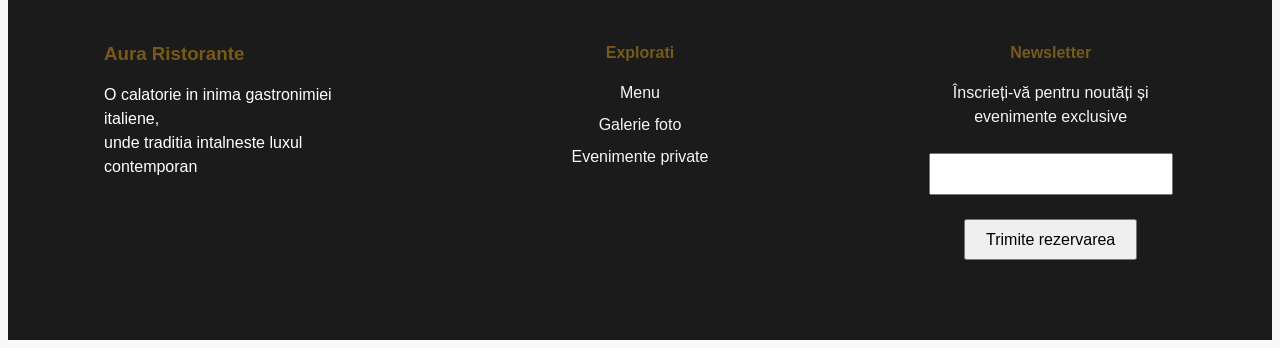
==== commit 189cb4cd: "last updates" ====
--- a/proiect-restaurant/menu.html
+++ b/proiect-restaurant/menu.html
@@ -110,7 +110,6 @@
 <section class="menu-section">
     <h1 id="feluri-principale">Feluri principale</h1>
     
-    <!-- Grila care limitează lățimea conținutului și îl centrează -->
     <div class="feluri-principale-grid">
         <!-- Secțiunea Specialitatea Casei -->
         <div class="bistecca-content">
--- a/proiect-restaurant/querries.css
+++ b/proiect-restaurant/querries.css
@@ -139,7 +139,44 @@
 }
 
 /* MEDIA QUERIES - */
-
+@media (max-width: 1344px) {
+    .grid-menu-page {
+        display: grid;
+        grid-template-columns: 1fr;
+        gap: 2rem;
+    }
+}
+
+@media (max-width: 1114px) {
+    .feluri-principale-grid, .restul-randurilor-menu {
+        display: grid;
+        grid-template-columns: 1fr;
+        text-align: center;
+
+        .image-bistecca-rig {
+            display: none;
+        }
+        .tags-container {
+            position: relative;
+        }
+
+        .bistecca-tags1 {
+             position: absolute;
+             top: 50%;
+             left: 50%;
+             transform: translate(-50%, -50%);
+             gap: 3rem;
+        }
+
+        .bistecca-tags {
+             position: absolute;
+             top: 50%;
+             left: 62%;
+             transform: translate(-50%, -50%);
+             gap: 3rem;
+        }
+    }
+}
 
 @media (max-width: 1024px) {
     .center-menu ul {
